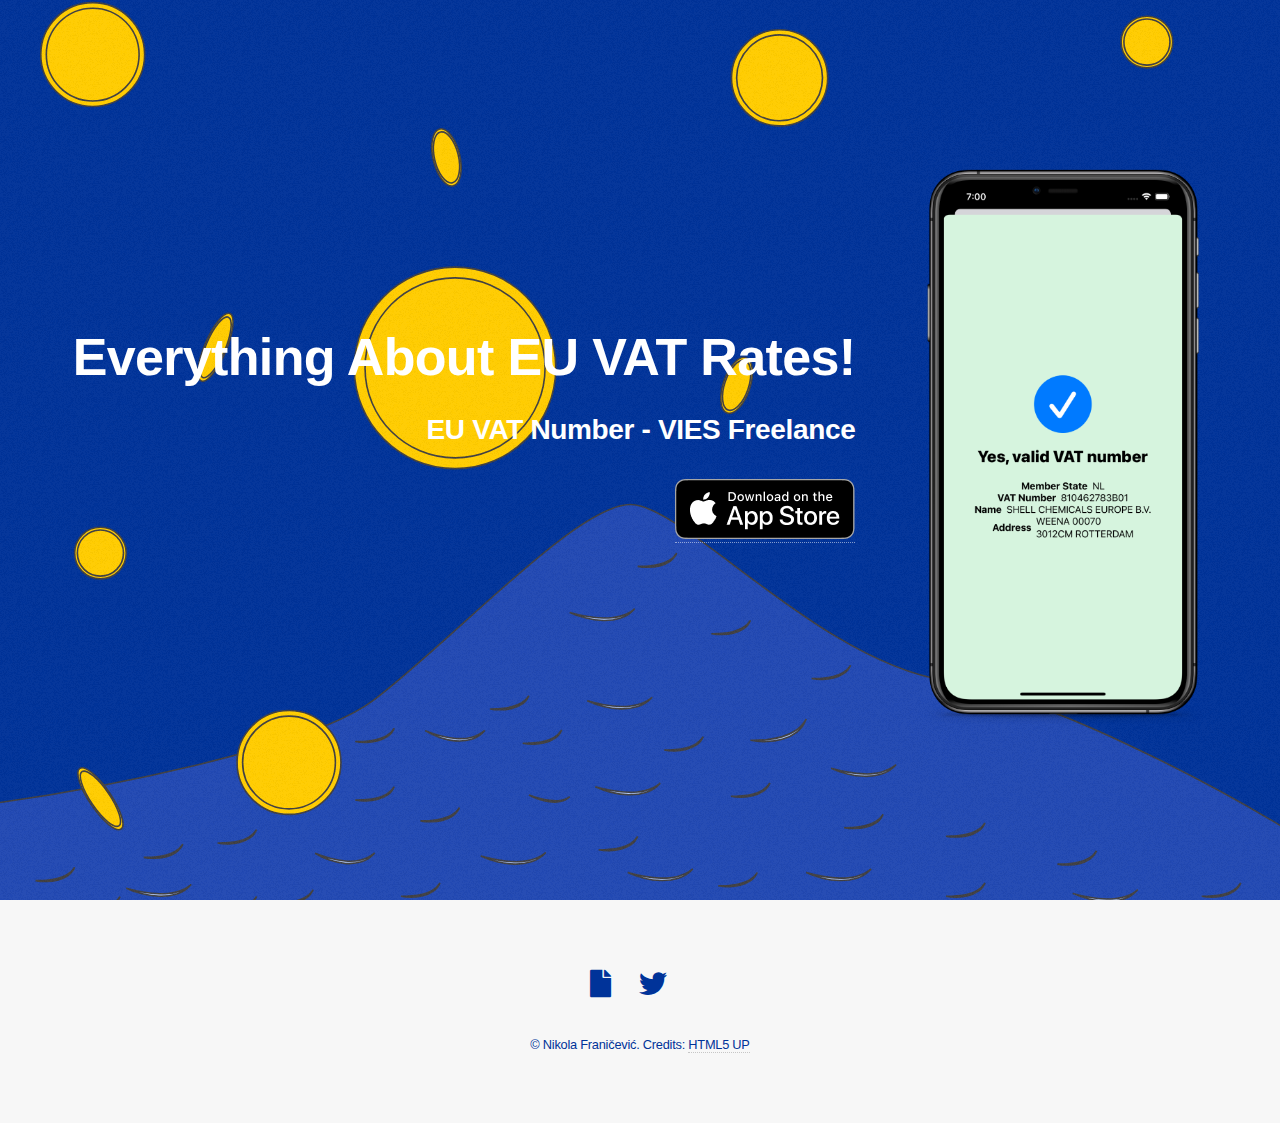
==== index.html @ 5402341c "first commit" ====
<!DOCTYPE HTML>
<!--
	Fractal by HTML5 UP
	html5up.net | @ajlkn
	Free for personal and commercial use under the CCA 3.0 license (html5up.net/license)
-->
<html>
	<head>
		<title>EU VAT Number - VIES Freelance</title>
		<meta charset="utf-8" />
		<meta name="viewport" content="width=device-width, initial-scale=1, user-scalable=no" />
		<link rel="stylesheet" href="assets/css/main.css" />
		<noscript><link rel="stylesheet" href="assets/css/noscript.css" /></noscript>
	</head>
	<body class="is-preload">

		<!-- Header -->
			<header id="header">
				<div class="content">
					<h1><a>Everything About EU VAT Rates!</a></h1>
					<h2>EU VAT Number - VIES Freelance‬</h2>
					<ul class="actions">
						<li><a href="" class="moje"><img src="images/download.png"></a></li>
					</ul>
				</div>
				<div class="image phone"><div class="inner"><img src="images/header.png" alt="" /></div></div>
			</header>

		<!-- One
			<section id="one" class="wrapper style2 special">
				<header class="major">
					<h2>Explore more than 75000 quotes, which<br />
					you can only discover randomly!</h2>
				</header>
				<ul class="icons major">
					<li><span class="icon solid fa-dice"><span class="label">Process</span></span></li>
</svg><svg width="100" height="100" viewBox="0 0 24 24" fill="none" xmlns="http://www.w3.org/2000/svg" data-reactroot="">
<path stroke-linejoin="round" stroke-linecap="round" stroke-miterlimit="10" stroke-width="0" stroke="#221b38" fill="#C4B6FF" d="M18 22L12 16L6 22V3C6 2.45 6.45 2 7 2H17C17.55 2 18 2.45 18 3V22Z" transform="translate(2,2)"></path><path stroke-linejoin="round" stroke-linecap="round" stroke-miterlimit="10" stroke-width="1" stroke="#221b38" fill="none" d="M18 22L12 16L6 22V3C6 2.45 6.45 2 7 2H17C17.55 2 18 2.45 18 3V22Z"></path>
</svg>
<svg width="100" height="100" viewBox="0 0 24 24" fill="none" xmlns="http://www.w3.org/2000/svg" data-reactroot="">
<path fill="#7D55FF" d="M18 7H20L22 13H15.5V16H8.5V13H2L4 7H6" undefined="0.5"></path>
<path stroke-linejoin="round" stroke-miterlimit="10" stroke-width="0.5" stroke="#221b38" d="M18 7H20L22 13H15.5V16H8.5V13H2L4 7H6"></path>
<path stroke-linejoin="round" stroke-linecap="round" stroke-miterlimit="10" stroke-width="0.5" stroke="#221b38" fill="#C4B6FF" d="M15.5 13V16H8.5V13H2L4 21H20L22 13H15.5Z"></path>
<path stroke-linejoin="round" stroke-linecap="round" stroke-width="0.5" stroke="#221b38" d="M12 11V3"></path>
<path stroke-linejoin="round" stroke-linecap="round" stroke-width="0.5" stroke="#221b38" d="M15 6L12 3L9 6"></path>
</svg>
<svg width="100" height="100" viewBox="0 0 24 24" fill="none" xmlns="http://www.w3.org/2000/svg" data-reactroot="">
<path stroke-linejoin="round" stroke-linecap="round" stroke-width="0.5" stroke="#221b38" fill="#C4B6FF" d="M19 22H5C3.34 22 2 20.66 2 19V5C2 3.34 3.34 2 5 2H19C20.66 2 22 3.34 22 5V19C22 20.66 20.66 22 19 22Z"></path>
<path stroke-linejoin="round" stroke-linecap="round" stroke-width="0.5" stroke="#221b38" d="M12 6V18"></path>
<path stroke-linejoin="round" stroke-linecap="round" stroke-width="0.5" stroke="#221b38" d="M6 12L12 6L18 12"></path>
</svg>

-->
  <!--
				</ul>
			</section>
		-->

		<!-- Two
			<section id="two" class="wrapper">
				<div class="inner alt">
					<section>
						<div class="image"><img src="images/header.png" alt="" /></div>
					</section>
					<section>
						<div class="image left"><img src="images/widget.jpg" alt="" /></div>
						<div class="image right"><img src="images/save.jpg" alt="" /></div>
						<div class="image right"><img src="images/watch.jpg" alt="" /></div>
					</section>
						<div class="content">
					<section class="spotlight">
						<div class="content">
							<h3>Reviews</h3>
							<p>I love the random quote generator. Because of its beautiful and relaxing animations, I use it every day. That is a great anxiety relief!</p>
						</div>
					</section>
					<section class="special">
						<ul class="icons labeled">
							<li><span class="icon solid fa-camera-retro"><span class="label">Ipsum lorem accumsan</span></span></li>
							<li><span class="icon solid fa-sync"><span class="label">Sed vehicula elementum</span></span></li>
							<li><span class="icon solid fa-cloud"><span class="label">Elit fusce consequat</span></span></li>
							<li><span class="icon solid fa-code"><span class="label">Lorem nullam tempus</span></span></li>
							<li><span class="icon solid fa-desktop"><span class="label">Adipiscing amet sapien</span></span></li>
						</ul>
					</section>
				</div>
			</section>

			-->

		<!-- Three
			<section id="three" class="wrapper style2 special">
				<header class="major">
					<h2>Magna leo sapien gravida</h2>
					<p>Gravida at leo elementum elit fusce accumsan dui libero, quis vehicula<br />
					lectus ultricies eu. In convallis amet leo sapien iaculis efficitur.</p>
				</header>
				<ul class="actions special">
					<li><a href="#" class="button primary icon solid fa-download">Download</a></li>
					<li><a href="#" class="button">Learn More</a></li>
				</ul>
			</section>
		-->
		<!-- Four -->
		<!--
			<section id="four" class="wrapper">
				<div class="inner">

					<header class="major">
						<h2>Elements</h2>
					</header>

					<section>
						<h4>Text</h4>
						<p>This is <b>bold</b> and this is <strong>strong</strong>. This is <i>italic</i> and this is <em>emphasized</em>.
						This is <sup>superscript</sup> text and this is <sub>subscript</sub> text.
						This is <u>underlined</u> and this is code: <code>for (;;) { ... }</code>. Finally, <a href="#">this is a link</a>.</p>
						<hr />
						<header>
							<h4>Heading with a Subtitle</h4>
							<p>Lorem ipsum dolor sit amet nullam id egestas urna aliquam</p>
						</header>
						<p>Nunc lacinia ante nunc ac lobortis. Interdum adipiscing gravida odio porttitor sem non mi integer non faucibus ornare mi ut ante amet placerat aliquet. Volutpat eu sed ante lacinia sapien lorem accumsan varius montes viverra nibh in adipiscing blandit tempus accumsan.</p>
						<header>
							<h5>Heading with a Subtitle</h5>
							<p>Lorem ipsum dolor sit amet nullam id egestas urna aliquam</p>
						</header>
						<p>Nunc lacinia ante nunc ac lobortis. Interdum adipiscing gravida odio porttitor sem non mi integer non faucibus ornare mi ut ante amet placerat aliquet. Volutpat eu sed ante lacinia sapien lorem accumsan varius montes viverra nibh in adipiscing blandit tempus accumsan.</p>
						<hr />
						<h2>Heading Level 2</h2>
						<h3>Heading Level 3</h3>
						<h4>Heading Level 4</h4>
						<h5>Heading Level 5</h5>
						<h6>Heading Level 6</h6>
						<hr />
						<h5>Blockquote</h5>
						<blockquote>Fringilla nisl. Donec accumsan interdum nisi, quis tincidunt felis sagittis eget tempus euismod. Vestibulum ante ipsum primis in faucibus vestibulum. Blandit adipiscing eu felis iaculis volutpat ac adipiscing accumsan faucibus. Vestibulum ante ipsum primis in faucibus lorem ipsum dolor sit amet nullam adipiscing eu felis.</blockquote>
						<h5>Preformatted</h5>
						<pre><code>i = 0;

while (!deck.isInOrder()) {
  print 'Iteration ' + i;
  deck.shuffle();
  i++;
}

print 'It took ' + i + ' iterations to sort the deck.';</code></pre>
					</section>

					<section>
						<h4>Lists</h4>
						<div class="row">
							<div class="col-6 col-12-medium">
								<h5>Unordered</h5>
								<ul>
									<li>Dolor pulvinar etiam.</li>
									<li>Sagittis adipiscing.</li>
									<li>Felis enim feugiat.</li>
								</ul>
								<h5>Alternate</h5>
								<ul class="alt">
									<li>Dolor pulvinar etiam.</li>
									<li>Sagittis adipiscing.</li>
									<li>Felis enim feugiat.</li>
								</ul>
							</div>
							<div class="col-6 col-12-medium">
								<h5>Ordered</h5>
								<ol>
									<li>Dolor pulvinar etiam.</li>
									<li>Etiam vel felis viverra.</li>
									<li>Felis enim feugiat.</li>
									<li>Dolor pulvinar etiam.</li>
									<li>Etiam vel felis lorem.</li>
									<li>Felis enim et feugiat.</li>
								</ol>
								<h5>Icons</h5>
								<ul class="icons">
									<li><a href="#" class="icon brands fa-twitter"><span class="label">Twitter</span></a></li>
									<li><a href="#" class="icon brands fa-facebook-f"><span class="label">Facebook</span></a></li>
									<li><a href="#" class="icon brands fa-instagram"><span class="label">Instagram</span></a></li>
									<li><a href="#" class="icon brands fa-github"><span class="label">Github</span></a></li>
								</ul>
							</div>
						</div>
						<h5>Actions</h5>
						<div class="row">
							<div class="col-6 col-12-medium">
								<ul class="actions">
									<li><a href="#" class="button primary">Default</a></li>
									<li><a href="#" class="button">Default</a></li>
								</ul>
								<ul class="actions small">
									<li><a href="#" class="button primary small">Small</a></li>
									<li><a href="#" class="button small">Small</a></li>
								</ul>
								<ul class="actions stacked">
									<li><a href="#" class="button primary">Default</a></li>
									<li><a href="#" class="button">Default</a></li>
								</ul>
								<ul class="actions stacked">
									<li><a href="#" class="button primary small">Small</a></li>
									<li><a href="#" class="button small">Small</a></li>
								</ul>
							</div>
							<div class="col-6 col-12-medium">
								<ul class="actions stacked">
									<li><a href="#" class="button primary fit">Default</a></li>
									<li><a href="#" class="button fit">Default</a></li>
								</ul>
								<ul class="actions stacked">
									<li><a href="#" class="button primary small fit">Small</a></li>
									<li><a href="#" class="button small fit">Small</a></li>
								</ul>
							</div>
						</div>
					</section>

					<section>
						<h4>Table</h4>
						<h5>Default</h5>
						<div class="table-wrapper">
							<table>
								<thead>
									<tr>
										<th>Name</th>
										<th>Description</th>
										<th>Price</th>
									</tr>
								</thead>
								<tbody>
									<tr>
										<td>Item One</td>
										<td>Ante turpis integer aliquet porttitor.</td>
										<td>29.99</td>
									</tr>
									<tr>
										<td>Item Two</td>
										<td>Vis ac commodo adipiscing arcu aliquet.</td>
										<td>19.99</td>
									</tr>
									<tr>
										<td>Item Three</td>
										<td> Morbi faucibus arcu accumsan lorem.</td>
										<td>29.99</td>
									</tr>
									<tr>
										<td>Item Four</td>
										<td>Vitae integer tempus condimentum.</td>
										<td>19.99</td>
									</tr>
									<tr>
										<td>Item Five</td>
										<td>Ante turpis integer aliquet porttitor.</td>
										<td>29.99</td>
									</tr>
								</tbody>
								<tfoot>
									<tr>
										<td colspan="2"></td>
										<td>100.00</td>
									</tr>
								</tfoot>
							</table>
						</div>

						<h5>Alternate</h5>
						<div class="table-wrapper">
							<table class="alt">
								<thead>
									<tr>
										<th>Name</th>
										<th>Description</th>
										<th>Price</th>
									</tr>
								</thead>
								<tbody>
									<tr>
										<td>Item One</td>
										<td>Ante turpis integer aliquet porttitor.</td>
										<td>29.99</td>
									</tr>
									<tr>
										<td>Item Two</td>
										<td>Vis ac commodo adipiscing arcu aliquet.</td>
										<td>19.99</td>
									</tr>
									<tr>
										<td>Item Three</td>
										<td> Morbi faucibus arcu accumsan lorem.</td>
										<td>29.99</td>
									</tr>
									<tr>
										<td>Item Four</td>
										<td>Vitae integer tempus condimentum.</td>
										<td>19.99</td>
									</tr>
									<tr>
										<td>Item Five</td>
										<td>Ante turpis integer aliquet porttitor.</td>
										<td>29.99</td>
									</tr>
								</tbody>
								<tfoot>
									<tr>
										<td colspan="2"></td>
										<td>100.00</td>
									</tr>
								</tfoot>
							</table>
						</div>
					</section>

					<section>
						<h4>Buttons</h4>
						<ul class="actions">
							<li><a href="#" class="button primary">Primary</a></li>
							<li><a href="#" class="button">Default</a></li>
						</ul>
						<ul class="actions">
							<li><a href="#" class="button large">Large</a></li>
							<li><a href="#" class="button">Default</a></li>
							<li><a href="#" class="button small">Small</a></li>
						</ul>
						<ul class="actions fit">
							<li><a href="#" class="button fit">Fit</a></li>
							<li><a href="#" class="button primary fit">Fit</a></li>
							<li><a href="#" class="button fit">Fit</a></li>
						</ul>
						<ul class="actions fit small">
							<li><a href="#" class="button primary fit small">Fit + Small</a></li>
							<li><a href="#" class="button fit small">Fit + Small</a></li>
							<li><a href="#" class="button primary fit small">Fit + Small</a></li>
						</ul>
						<ul class="actions">
							<li><a href="#" class="button primary icon solid fa-download">Icon</a></li>
							<li><a href="#" class="button icon solid fa-download">Icon</a></li>
						</ul>
						<ul class="actions">
							<li><span class="button primary disabled">Disabled</span></li>
							<li><span class="button disabled">Disabled</span></li>
						</ul>
					</section>

					<section>
						<h4>Form</h4>
						<form method="post" action="#">
							<div class="row gtr-uniform">
								<div class="col-6 col-12-xsmall">
									<input type="text" name="demo-name" id="demo-name" value="" placeholder="Name" />
								</div>
								<div class="col-6 col-12-xsmall">
									<input type="email" name="demo-email" id="demo-email" value="" placeholder="Email" />
								</div>
								<div class="col-12">
									<select name="demo-category" id="demo-category">
										<option value="">- Category -</option>
										<option value="1">Manufacturing</option>
										<option value="1">Shipping</option>
										<option value="1">Administration</option>
										<option value="1">Human Resources</option>
									</select>
								</div>
								<div class="col-4 col-12-small">
									<input type="radio" id="demo-priority-low" name="demo-priority" checked>
									<label for="demo-priority-low">Low</label>
								</div>
								<div class="col-4 col-12-small">
									<input type="radio" id="demo-priority-normal" name="demo-priority">
									<label for="demo-priority-normal">Normal</label>
								</div>
								<div class="col-4 col-12-small">
									<input type="radio" id="demo-priority-high" name="demo-priority">
									<label for="demo-priority-high">High</label>
								</div>
								<div class="col-6 col-12-small">
									<input type="checkbox" id="demo-copy" name="demo-copy">
									<label for="demo-copy">Email me a copy</label>
								</div>
								<div class="col-6 col-12-small">
									<input type="checkbox" id="demo-human" name="demo-human" checked>
									<label for="demo-human">Not a robot</label>
								</div>
								<div class="col-12">
									<textarea name="demo-message" id="demo-message" placeholder="Enter your message" rows="6"></textarea>
								</div>
								<div class="col-12">
									<ul class="actions">
										<li><input type="submit" value="Send Message" class="primary" /></li>
										<li><input type="reset" value="Reset" /></li>
									</ul>
								</div>
							</div>
						</form>
					</section>

					<section>
						<h4>Image</h4>
						<h5>Fit</h5>
						<div class="box alt">
							<div class="row gtr-uniform">
								<div class="col-12"><span class="image fit"><img src="images/pic04.jpg" alt="" /></span></div>
								<div class="col-4"><span class="image fit"><img src="images/pic01.jpg" alt="" /></span></div>
								<div class="col-4"><span class="image fit"><img src="images/pic02.jpg" alt="" /></span></div>
								<div class="col-4"><span class="image fit"><img src="images/pic03.jpg" alt="" /></span></div>
								<div class="col-4"><span class="image fit"><img src="images/pic02.jpg" alt="" /></span></div>
								<div class="col-4"><span class="image fit"><img src="images/pic03.jpg" alt="" /></span></div>
								<div class="col-4"><span class="image fit"><img src="images/pic01.jpg" alt="" /></span></div>
								<div class="col-4"><span class="image fit"><img src="images/pic03.jpg" alt="" /></span></div>
								<div class="col-4"><span class="image fit"><img src="images/pic01.jpg" alt="" /></span></div>
								<div class="col-4"><span class="image fit"><img src="images/pic02.jpg" alt="" /></span></div>
							</div>
						</div>
						<h5>Left &amp; Right</h5>
						<p><span class="image left"><img src="images/pic05.jpg" alt="" /></span>Fringilla nisl. Donec accumsan interdum nisi, quis tincidunt felis sagittis eget. tempus euismod. Vestibulum ante ipsum primis in faucibus vestibulum. Blandit adipiscing eu felis iaculis volutpat ac adipiscing accumsan eu faucibus. Integer ac pellentesque praesent tincidunt felis sagittis eget. tempus euismod. Vestibulum ante ipsum primis in faucibus vestibulum. Blandit adipiscing eu felis iaculis volutpat ac adipiscing accumsan eu faucibus. Integer ac pellentesque praesent. Donec accumsan interdum nisi, quis tincidunt felis sagittis eget. tempus euismod. Vestibulum ante ipsum primis in faucibus vestibulum. Blandit adipiscing eu felis iaculis volutpat ac adipiscing accumsan eu faucibus. Integer ac pellentesque praesent tincidunt felis sagittis eget. tempus euismod. Vestibulum ante ipsum primis in faucibus vestibulum. Blandit adipiscing eu felis iaculis volutpat ac adipiscing accumsan eu faucibus. Integer ac pellentesque praesent. Blandit adipiscing eu felis iaculis volutpat ac adipiscing accumsan eu faucibus. Integer ac pellentesque praesent tincidunt felis sagittis eget. tempus euismod. Vestibulum ante ipsum primis in faucibus vestibulum. Blandit adipiscing eu felis iaculis volutpat ac adipiscing accumsan eu faucibus. Integer ac pellentesque praesent.</p>
						<p><span class="image right"><img src="images/pic05.jpg" alt="" /></span>Fringilla nisl. Donec accumsan interdum nisi, quis tincidunt felis sagittis eget. tempus euismod. Vestibulum ante ipsum primis in faucibus vestibulum. Blandit adipiscing eu felis iaculis volutpat ac adipiscing accumsan eu faucibus. Integer ac pellentesque praesent tincidunt felis sagittis eget. tempus euismod. Vestibulum ante ipsum primis in faucibus vestibulum. Blandit adipiscing eu felis iaculis volutpat ac adipiscing accumsan eu faucibus. Integer ac pellentesque praesent. Donec accumsan interdum nisi, quis tincidunt felis sagittis eget. tempus euismod. Vestibulum ante ipsum primis in faucibus vestibulum. Blandit adipiscing eu felis iaculis volutpat ac adipiscing accumsan eu faucibus. Integer ac pellentesque praesent tincidunt felis sagittis eget. tempus euismod. Vestibulum ante ipsum primis in faucibus vestibulum. Blandit adipiscing eu felis iaculis volutpat ac adipiscing accumsan eu faucibus. Integer ac pellentesque praesent. Blandit adipiscing eu felis iaculis volutpat ac adipiscing accumsan eu faucibus. Integer ac pellentesque praesent tincidunt felis sagittis eget. tempus euismod. Vestibulum ante ipsum primis in faucibus vestibulum. Blandit adipiscing eu felis iaculis volutpat ac adipiscing accumsan eu faucibus. Integer ac pellentesque praesent.</p>
					</section>

				</div>
			</section>
		-->

		<!-- Footer -->
			<footer id="footer">
				<ul class="icons">
					<li><a href="privacy.html" class="icon solid fa-file"><span class="label">Privacy Policy</span></a></li>
					<li><a href="https://twitter.com/FranicevicNiko" class="icon brands fa-twitter"><span class="label">Twitter</span></a></li>
					<script data-name="BMC-Widget" data-cfasync="false" src="https://cdnjs.buymeacoffee.com/1.0.0/widget.prod.min.js" data-id="FranicevicNiko" data-description="Support me on Buy me a coffee!" data-message="" data-color="#FFDD00" data-position="Right" data-x_margin="18" data-y_margin="18"></script>
				</ul>
				<p class="copyright">&copy; Nikola Franičević. Credits: <a href="http://html5up.net">HTML5 UP</a></p>
			</footer>

		<!-- Scripts -->
			<script src="assets/js/jquery.min.js"></script>
			<script src="assets/js/jquery.scrolly.min.js"></script>
			<script src="assets/js/browser.min.js"></script>
			<script src="assets/js/breakpoints.min.js"></script>
			<script src="assets/js/util.js"></script>
			<script src="assets/js/main.js"></script>

	</body>
</html>
---- assets/css/main.css ----
@import url(fontawesome-all.min.css);

/*
	Fractal by HTML5 UP
	html5up.net | @ajlkn
	Free for personal and commercial use under the CCA 3.0 license (html5up.net/license)
*/

html, body, div, span, applet, object,
iframe, h1, h2, h3, h4, h5, h6, p, blockquote,
pre, a, abbr, acronym, address, big, cite,
code, del, dfn, em, img, ins, kbd, q, s, samp,
small, strike, strong, sub, sup, tt, var, b,
u, i, center, dl, dt, dd, ol, ul, li, fieldset,
form, label, legend, table, caption, tbody,
tfoot, thead, tr, th, td, article, aside,
canvas, details, embed, figure, figcaption,
footer, header, hgroup, menu, nav, output, ruby,
section, summary, time, mark, audio, video {
	margin: 0;
	padding: 0;
	border: 0;
	font-size: 100%;
	font: inherit;
	vertical-align: baseline;
}

article, aside, details, figcaption, figure,
footer, header, hgroup, menu, nav, section {
	display: block;}

body {
	line-height: 1;
}

ol, ul {
	list-style: none;
}

blockquote, q {
	quotes: none;
}

	blockquote:before, blockquote:after, q:before, q:after {
		content: '';
		content: none;
	}

table {
	border-collapse: collapse;
	border-spacing: 0;
}

body {
	-webkit-text-size-adjust: none;
}

mark {
	background-color: transparent;
	color: inherit;
}

input::-moz-focus-inner {
	border: 0;
	padding: 0;
}

input, select, textarea {
	-moz-appearance: none;
	-webkit-appearance: none;
	-ms-appearance: none;
	appearance: none;
}

/* Basic */

	@-ms-viewport {
		width: device-width;
	}

	body {
		-ms-overflow-style: scrollbar;
	}

	@media screen and (max-width: 360px) {

		html, body {
			min-width: 320px;
		}

	}

	html {
		box-sizing: border-box;
	}

	*, *:before, *:after {
		box-sizing: inherit;
	}

	body {
		background: #ffffff;
	}

		body.is-preload *, body.is-preload *:before, body.is-preload *:after {
			-moz-animation: none !important;
			-webkit-animation: none !important;
			-ms-animation: none !important;
			animation: none !important;
			-moz-transition: none !important;
			-webkit-transition: none !important;
			-ms-transition: none !important;
			transition: none !important;
		}

/* Type */

	body {
		color: #999999;
	}

	html, input, select, textarea {
		font-size: 16pt;
	}

		@media screen and (max-width: 1680px) {

			html, input, select, textarea {
				font-size: 13pt;
			}

		}

		@media screen and (max-width: 1280px) {

			html, input, select, textarea {
				font-size: 12pt;
			}

		}

		@media screen and (max-width: 360px) {

			html, input, select, textarea {
				font-size: 11pt;
			}

		}

	body, input, select, textarea {
		font-family: Arial, Helvetica, sans-serif;
		font-weight: normal;
		line-height: 1.5em;
		letter-spacing: -0.015em;
	}

	a {
		-moz-transition: color 0.2s ease-in-out, border-bottom-color 0.2s ease-in-out;
		-webkit-transition: color 0.2s ease-in-out, border-bottom-color 0.2s ease-in-out;
		-ms-transition: color 0.2s ease-in-out, border-bottom-color 0.2s ease-in-out;
		transition: color 0.2s ease-in-out, border-bottom-color 0.2s ease-in-out;
		text-decoration: none;
		border-bottom: dotted 1px;
	}

		a:hover {
			border-bottom-color: transparent !important;
		}

	strong, b {
		font-weight: bold;
	}

	em, i {
		font-style: italic;
	}

	p {
		margin: 0 0 2em 0;
	}

	h1, h2, h3, h4, h5, h6 {
		font-weight: normal;
		line-height: 1em;
		margin: 0 0 1em 0;
		letter-spacing: -0.0125em;
	}

		h1 a, h2 a, h3 a, h4 a, h5 a, h6 a {
			color: inherit;
			text-decoration: none;
			border-bottom: none;
		}

		@media screen and (max-width: 980px) {

			h1 br, h2 br, h3 br, h4 br, h5 br, h6 br {
				display: none;
			}

		}

	h2 {
		font-size: 1.75em;
		line-height: 1.5em;
	}

	h3 {
		font-size: 1.5em;
		line-height: 1.5em;
	}

	h4 {
		font-size: 1.1em;
		line-height: 1.5em;
	}

	h5 {
		font-size: 0.9em;
		line-height: 1.5em;
	}

	h6 {
		font-size: 0.7em;
		line-height: 1.5em;
	}

	@media screen and (max-width: 736px) {

		h2 {
			font-size: 1.25em;
		}

		h3 {
			font-size: 1.2em;
		}

		h4 {
			font-size: 1em;
		}

	}

	sub {
		font-size: 0.8em;
		position: relative;
		top: 0.5em;
	}

	sup {
		font-size: 0.8em;
		position: relative;
		top: -0.5em;
	}

	blockquote {
		border-left-style: solid;
		border-left-width: 4px;
		font-style: italic;
		margin: 0 0 2em 0;
		padding: 0.5em 0 0.5em 2em;
	}

	code {
		border-radius: 6px;
		border-style: solid;
		border-width: 1px;
		font-family: "Courier New", monospace;
		font-size: 0.9em;
		margin: 0 0.25em;
		padding: 0.25em 0.65em;
	}

	pre {
		-webkit-overflow-scrolling: touch;
		font-family: "Courier New", monospace;
		font-size: 0.9em;
		margin: 0 0 2em 0;
	}

		pre code {
			display: block;
			line-height: 1.75em;
			padding: 1em 1.5em;
			overflow-x: auto;
		}

	hr {
		border: 0;
		border-bottom-style: solid;
		border-bottom-width: 1px;
		margin: 2em 0;
	}

		hr.major {
			margin: 3em 0;
		}

	.align-left {
		text-align: left;
	}

	.align-center {
		text-align: center;
	}

	.align-right {
		text-align: right;
	}

	input, select, textarea {
		color: #999999;
	}

	a {
		color: inherit;
		border-bottom-color: #d6d6d6;
	}

		a:hover {
			color: #4696e5;
		}

	strong, b {
		color: #828282;
	}

	h1, h2, h3, h4, h5, h6 {
		color: #828282;
	}

	blockquote {
		border-left-color: #e6e6e6;
	}

	code {
		background: rgba(144, 144, 144, 0.075);
		border-color: #e6e6e6;
	}

	hr {
		border-bottom-color: #e6e6e6;
	}

/* Row */

	.row {
		display: flex;
		flex-wrap: wrap;
		box-sizing: border-box;
		align-items: stretch;
	}

		.row > * {
			box-sizing: border-box;
		}

		.row.gtr-uniform > * > :last-child {
			margin-bottom: 0;
		}

		.row.aln-left {
			justify-content: flex-start;
		}

		.row.aln-center {
			justify-content: center;
		}

		.row.aln-right {
			justify-content: flex-end;
		}

		.row.aln-top {
			align-items: flex-start;
		}

		.row.aln-middle {
			align-items: center;
		}

		.row.aln-bottom {
			align-items: flex-end;
		}

		.row > .imp {
			order: -1;
		}

		.row > .col-1 {
			width: 8.33333%;
		}

		.row > .off-1 {
			margin-left: 8.33333%;
		}

		.row > .col-2 {
			width: 16.66667%;
		}

		.row > .off-2 {
			margin-left: 16.66667%;
		}

		.row > .col-3 {
			width: 25%;
		}

		.row > .off-3 {
			margin-left: 25%;
		}

		.row > .col-4 {
			width: 33.33333%;
		}

		.row > .off-4 {
			margin-left: 33.33333%;
		}

		.row > .col-5 {
			width: 41.66667%;
		}

		.row > .off-5 {
			margin-left: 41.66667%;
		}

		.row > .col-6 {
			width: 50%;
		}

		.row > .off-6 {
			margin-left: 50%;
		}

		.row > .col-7 {
			width: 58.33333%;
		}

		.row > .off-7 {
			margin-left: 58.33333%;
		}

		.row > .col-8 {
			width: 66.66667%;
		}

		.row > .off-8 {
			margin-left: 66.66667%;
		}

		.row > .col-9 {
			width: 75%;
		}

		.row > .off-9 {
			margin-left: 75%;
		}

		.row > .col-10 {
			width: 83.33333%;
		}

		.row > .off-10 {
			margin-left: 83.33333%;
		}

		.row > .col-11 {
			width: 91.66667%;
		}

		.row > .off-11 {
			margin-left: 91.66667%;
		}

		.row > .col-12 {
			width: 100%;
		}

		.row > .off-12 {
			margin-left: 100%;
		}

		.row.gtr-0 {
			margin-top: 0;
			margin-left: 0em;
		}

			.row.gtr-0 > * {
				padding: 0 0 0 0em;
			}

			.row.gtr-0.gtr-uniform {
				margin-top: 0em;
			}

				.row.gtr-0.gtr-uniform > * {
					padding-top: 0em;
				}

		.row.gtr-25 {
			margin-top: 0;
			margin-left: -0.375em;
		}

			.row.gtr-25 > * {
				padding: 0 0 0 0.375em;
			}

			.row.gtr-25.gtr-uniform {
				margin-top: -0.375em;
			}

				.row.gtr-25.gtr-uniform > * {
					padding-top: 0.375em;
				}

		.row.gtr-50 {
			margin-top: 0;
			margin-left: -0.75em;
		}

			.row.gtr-50 > * {
				padding: 0 0 0 0.75em;
			}

			.row.gtr-50.gtr-uniform {
				margin-top: -0.75em;
			}

				.row.gtr-50.gtr-uniform > * {
					padding-top: 0.75em;
				}

		.row {
			margin-top: 0;
			margin-left: -1.5em;
		}

			.row > * {
				padding: 0 0 0 1.5em;
			}

			.row.gtr-uniform {
				margin-top: -1.5em;
			}

				.row.gtr-uniform > * {
					padding-top: 1.5em;
				}

		.row.gtr-150 {
			margin-top: 0;
			margin-left: -2.25em;
		}

			.row.gtr-150 > * {
				padding: 0 0 0 2.25em;
			}

			.row.gtr-150.gtr-uniform {
				margin-top: -2.25em;
			}

				.row.gtr-150.gtr-uniform > * {
					padding-top: 2.25em;
				}

		.row.gtr-200 {
			margin-top: 0;
			margin-left: -3em;
		}

			.row.gtr-200 > * {
				padding: 0 0 0 3em;
			}

			.row.gtr-200.gtr-uniform {
				margin-top: -3em;
			}

				.row.gtr-200.gtr-uniform > * {
					padding-top: 3em;
				}

		@media screen and (max-width: 1680px) {

			.row {
				display: flex;
				flex-wrap: wrap;
				box-sizing: border-box;
				align-items: stretch;
			}

				.row > * {
					box-sizing: border-box;
				}

				.row.gtr-uniform > * > :last-child {
					margin-bottom: 0;
				}

				.row.aln-left {
					justify-content: flex-start;
				}

				.row.aln-center {
					justify-content: center;
				}

				.row.aln-right {
					justify-content: flex-end;
				}

				.row.aln-top {
					align-items: flex-start;
				}

				.row.aln-middle {
					align-items: center;
				}

				.row.aln-bottom {
					align-items: flex-end;
				}

				.row > .imp-xlarge {
					order: -1;
				}

				.row > .col-1-xlarge {
					width: 8.33333%;
				}

				.row > .off-1-xlarge {
					margin-left: 8.33333%;
				}

				.row > .col-2-xlarge {
					width: 16.66667%;
				}

				.row > .off-2-xlarge {
					margin-left: 16.66667%;
				}

				.row > .col-3-xlarge {
					width: 25%;
				}

				.row > .off-3-xlarge {
					margin-left: 25%;
				}

				.row > .col-4-xlarge {
					width: 33.33333%;
				}

				.row > .off-4-xlarge {
					margin-left: 33.33333%;
				}

				.row > .col-5-xlarge {
					width: 41.66667%;
				}

				.row > .off-5-xlarge {
					margin-left: 41.66667%;
				}

				.row > .col-6-xlarge {
					width: 50%;
				}

				.row > .off-6-xlarge {
					margin-left: 50%;
				}

				.row > .col-7-xlarge {
					width: 58.33333%;
				}

				.row > .off-7-xlarge {
					margin-left: 58.33333%;
				}

				.row > .col-8-xlarge {
					width: 66.66667%;
				}

				.row > .off-8-xlarge {
					margin-left: 66.66667%;
				}

				.row > .col-9-xlarge {
					width: 75%;
				}

				.row > .off-9-xlarge {
					margin-left: 75%;
				}

				.row > .col-10-xlarge {
					width: 83.33333%;
				}

				.row > .off-10-xlarge {
					margin-left: 83.33333%;
				}

				.row > .col-11-xlarge {
					width: 91.66667%;
				}

				.row > .off-11-xlarge {
					margin-left: 91.66667%;
				}

				.row > .col-12-xlarge {
					width: 100%;
				}

				.row > .off-12-xlarge {
					margin-left: 100%;
				}

				.row.gtr-0 {
					margin-top: 0;
					margin-left: 0em;
				}

					.row.gtr-0 > * {
						padding: 0 0 0 0em;
					}

					.row.gtr-0.gtr-uniform {
						margin-top: 0em;
					}

						.row.gtr-0.gtr-uniform > * {
							padding-top: 0em;
						}

				.row.gtr-25 {
					margin-top: 0;
					margin-left: -0.375em;
				}

					.row.gtr-25 > * {
						padding: 0 0 0 0.375em;
					}

					.row.gtr-25.gtr-uniform {
						margin-top: -0.375em;
					}

						.row.gtr-25.gtr-uniform > * {
							padding-top: 0.375em;
						}

				.row.gtr-50 {
					margin-top: 0;
					margin-left: -0.75em;
				}

					.row.gtr-50 > * {
						padding: 0 0 0 0.75em;
					}

					.row.gtr-50.gtr-uniform {
						margin-top: -0.75em;
					}

						.row.gtr-50.gtr-uniform > * {
							padding-top: 0.75em;
						}

				.row {
					margin-top: 0;
					margin-left: -1.5em;
				}

					.row > * {
						padding: 0 0 0 1.5em;
					}

					.row.gtr-uniform {
						margin-top: -1.5em;
					}

						.row.gtr-uniform > * {
							padding-top: 1.5em;
						}

				.row.gtr-150 {
					margin-top: 0;
					margin-left: -2.25em;
				}

					.row.gtr-150 > * {
						padding: 0 0 0 2.25em;
					}

					.row.gtr-150.gtr-uniform {
						margin-top: -2.25em;
					}

						.row.gtr-150.gtr-uniform > * {
							padding-top: 2.25em;
						}

				.row.gtr-200 {
					margin-top: 0;
					margin-left: -3em;
				}

					.row.gtr-200 > * {
						padding: 0 0 0 3em;
					}

					.row.gtr-200.gtr-uniform {
						margin-top: -3em;
					}

						.row.gtr-200.gtr-uniform > * {
							padding-top: 3em;
						}

		}

		@media screen and (max-width: 1280px) {

			.row {
				display: flex;
				flex-wrap: wrap;
				box-sizing: border-box;
				align-items: stretch;
			}

				.row > * {
					box-sizing: border-box;
				}

				.row.gtr-uniform > * > :last-child {
					margin-bottom: 0;
				}

				.row.aln-left {
					justify-content: flex-start;
				}

				.row.aln-center {
					justify-content: center;
				}

				.row.aln-right {
					justify-content: flex-end;
				}

				.row.aln-top {
					align-items: flex-start;
				}

				.row.aln-middle {
					align-items: center;
				}

				.row.aln-bottom {
					align-items: flex-end;
				}

				.row > .imp-large {
					order: -1;
				}

				.row > .col-1-large {
					width: 8.33333%;
				}

				.row > .off-1-large {
					margin-left: 8.33333%;
				}

				.row > .col-2-large {
					width: 16.66667%;
				}

				.row > .off-2-large {
					margin-left: 16.66667%;
				}

				.row > .col-3-large {
					width: 25%;
				}

				.row > .off-3-large {
					margin-left: 25%;
				}

				.row > .col-4-large {
					width: 33.33333%;
				}

				.row > .off-4-large {
					margin-left: 33.33333%;
				}

				.row > .col-5-large {
					width: 41.66667%;
				}

				.row > .off-5-large {
					margin-left: 41.66667%;
				}

				.row > .col-6-large {
					width: 50%;
				}

				.row > .off-6-large {
					margin-left: 50%;
				}

				.row > .col-7-large {
					width: 58.33333%;
				}

				.row > .off-7-large {
					margin-left: 58.33333%;
				}

				.row > .col-8-large {
					width: 66.66667%;
				}

				.row > .off-8-large {
					margin-left: 66.66667%;
				}

				.row > .col-9-large {
					width: 75%;
				}

				.row > .off-9-large {
					margin-left: 75%;
				}

				.row > .col-10-large {
					width: 83.33333%;
				}

				.row > .off-10-large {
					margin-left: 83.33333%;
				}

				.row > .col-11-large {
					width: 91.66667%;
				}

				.row > .off-11-large {
					margin-left: 91.66667%;
				}

				.row > .col-12-large {
					width: 100%;
				}

				.row > .off-12-large {
					margin-left: 100%;
				}

				.row.gtr-0 {
					margin-top: 0;
					margin-left: 0em;
				}

					.row.gtr-0 > * {
						padding: 0 0 0 0em;
					}

					.row.gtr-0.gtr-uniform {
						margin-top: 0em;
					}

						.row.gtr-0.gtr-uniform > * {
							padding-top: 0em;
						}

				.row.gtr-25 {
					margin-top: 0;
					margin-left: -0.375em;
				}

					.row.gtr-25 > * {
						padding: 0 0 0 0.375em;
					}

					.row.gtr-25.gtr-uniform {
						margin-top: -0.375em;
					}

						.row.gtr-25.gtr-uniform > * {
							padding-top: 0.375em;
						}

				.row.gtr-50 {
					margin-top: 0;
					margin-left: -0.75em;
				}

					.row.gtr-50 > * {
						padding: 0 0 0 0.75em;
					}

					.row.gtr-50.gtr-uniform {
						margin-top: -0.75em;
					}

						.row.gtr-50.gtr-uniform > * {
							padding-top: 0.75em;
						}

				.row {
					margin-top: 0;
					margin-left: -1.5em;
				}

					.row > * {
						padding: 0 0 0 1.5em;
					}

					.row.gtr-uniform {
						margin-top: -1.5em;
					}

						.row.gtr-uniform > * {
							padding-top: 1.5em;
						}

				.row.gtr-150 {
					margin-top: 0;
					margin-left: -2.25em;
				}

					.row.gtr-150 > * {
						padding: 0 0 0 2.25em;
					}

					.row.gtr-150.gtr-uniform {
						margin-top: -2.25em;
					}

						.row.gtr-150.gtr-uniform > * {
							padding-top: 2.25em;
						}

				.row.gtr-200 {
					margin-top: 0;
					margin-left: -3em;
				}

					.row.gtr-200 > * {
						padding: 0 0 0 3em;
					}

					.row.gtr-200.gtr-uniform {
						margin-top: -3em;
					}

						.row.gtr-200.gtr-uniform > * {
							padding-top: 3em;
						}

		}

		@media screen and (max-width: 980px) {

			.row {
				display: flex;
				flex-wrap: wrap;
				box-sizing: border-box;
				align-items: stretch;
			}

				.row > * {
					box-sizing: border-box;
				}

				.row.gtr-uniform > * > :last-child {
					margin-bottom: 0;
				}

				.row.aln-left {
					justify-content: flex-start;
				}

				.row.aln-center {
					justify-content: center;
				}

				.row.aln-right {
					justify-content: flex-end;
				}

				.row.aln-top {
					align-items: flex-start;
				}

				.row.aln-middle {
					align-items: center;
				}

				.row.aln-bottom {
					align-items: flex-end;
				}

				.row > .imp-medium {
					order: -1;
				}

				.row > .col-1-medium {
					width: 8.33333%;
				}

				.row > .off-1-medium {
					margin-left: 8.33333%;
				}

				.row > .col-2-medium {
					width: 16.66667%;
				}

				.row > .off-2-medium {
					margin-left: 16.66667%;
				}

				.row > .col-3-medium {
					width: 25%;
				}

				.row > .off-3-medium {
					margin-left: 25%;
				}

				.row > .col-4-medium {
					width: 33.33333%;
				}

				.row > .off-4-medium {
					margin-left: 33.33333%;
				}

				.row > .col-5-medium {
					width: 41.66667%;
				}

				.row > .off-5-medium {
					margin-left: 41.66667%;
				}

				.row > .col-6-medium {
					width: 50%;
				}

				.row > .off-6-medium {
					margin-left: 50%;
				}

				.row > .col-7-medium {
					width: 58.33333%;
				}

				.row > .off-7-medium {
					margin-left: 58.33333%;
				}

				.row > .col-8-medium {
					width: 66.66667%;
				}

				.row > .off-8-medium {
					margin-left: 66.66667%;
				}

				.row > .col-9-medium {
					width: 75%;
				}

				.row > .off-9-medium {
					margin-left: 75%;
				}

				.row > .col-10-medium {
					width: 83.33333%;
				}

				.row > .off-10-medium {
					margin-left: 83.33333%;
				}

				.row > .col-11-medium {
					width: 91.66667%;
				}

				.row > .off-11-medium {
					margin-left: 91.66667%;
				}

				.row > .col-12-medium {
					width: 100%;
				}

				.row > .off-12-medium {
					margin-left: 100%;
				}

				.row.gtr-0 {
					margin-top: 0;
					margin-left: 0em;
				}

					.row.gtr-0 > * {
						padding: 0 0 0 0em;
					}

					.row.gtr-0.gtr-uniform {
						margin-top: 0em;
					}

						.row.gtr-0.gtr-uniform > * {
							padding-top: 0em;
						}

				.row.gtr-25 {
					margin-top: 0;
					margin-left: -0.375em;
				}

					.row.gtr-25 > * {
						padding: 0 0 0 0.375em;
					}

					.row.gtr-25.gtr-uniform {
						margin-top: -0.375em;
					}

						.row.gtr-25.gtr-uniform > * {
							padding-top: 0.375em;
						}

				.row.gtr-50 {
					margin-top: 0;
					margin-left: -0.75em;
				}

					.row.gtr-50 > * {
						padding: 0 0 0 0.75em;
					}

					.row.gtr-50.gtr-uniform {
						margin-top: -0.75em;
					}

						.row.gtr-50.gtr-uniform > * {
							padding-top: 0.75em;
						}

				.row {
					margin-top: 0;
					margin-left: -1.5em;
				}

					.row > * {
						padding: 0 0 0 1.5em;
					}

					.row.gtr-uniform {
						margin-top: -1.5em;
					}

						.row.gtr-uniform > * {
							padding-top: 1.5em;
						}

				.row.gtr-150 {
					margin-top: 0;
					margin-left: -2.25em;
				}

					.row.gtr-150 > * {
						padding: 0 0 0 2.25em;
					}

					.row.gtr-150.gtr-uniform {
						margin-top: -2.25em;
					}

						.row.gtr-150.gtr-uniform > * {
							padding-top: 2.25em;
						}

				.row.gtr-200 {
					margin-top: 0;
					margin-left: -3em;
				}

					.row.gtr-200 > * {
						padding: 0 0 0 3em;
					}

					.row.gtr-200.gtr-uniform {
						margin-top: -3em;
					}

						.row.gtr-200.gtr-uniform > * {
							padding-top: 3em;
						}

		}

		@media screen and (max-width: 736px) {

			.row {
				display: flex;
				flex-wrap: wrap;
				box-sizing: border-box;
				align-items: stretch;
			}

				.row > * {
					box-sizing: border-box;
				}

				.row.gtr-uniform > * > :last-child {
					margin-bottom: 0;
				}

				.row.aln-left {
					justify-content: flex-start;
				}

				.row.aln-center {
					justify-content: center;
				}

				.row.aln-right {
					justify-content: flex-end;
				}

				.row.aln-top {
					align-items: flex-start;
				}

				.row.aln-middle {
					align-items: center;
				}

				.row.aln-bottom {
					align-items: flex-end;
				}

				.row > .imp-small {
					order: -1;
				}

				.row > .col-1-small {
					width: 8.33333%;
				}

				.row > .off-1-small {
					margin-left: 8.33333%;
				}

				.row > .col-2-small {
					width: 16.66667%;
				}

				.row > .off-2-small {
					margin-left: 16.66667%;
				}

				.row > .col-3-small {
					width: 25%;
				}

				.row > .off-3-small {
					margin-left: 25%;
				}

				.row > .col-4-small {
					width: 33.33333%;
				}

				.row > .off-4-small {
					margin-left: 33.33333%;
				}

				.row > .col-5-small {
					width: 41.66667%;
				}

				.row > .off-5-small {
					margin-left: 41.66667%;
				}

				.row > .col-6-small {
					width: 50%;
				}

				.row > .off-6-small {
					margin-left: 50%;
				}

				.row > .col-7-small {
					width: 58.33333%;
				}

				.row > .off-7-small {
					margin-left: 58.33333%;
				}

				.row > .col-8-small {
					width: 66.66667%;
				}

				.row > .off-8-small {
					margin-left: 66.66667%;
				}

				.row > .col-9-small {
					width: 75%;
				}

				.row > .off-9-small {
					margin-left: 75%;
				}

				.row > .col-10-small {
					width: 83.33333%;
				}

				.row > .off-10-small {
					margin-left: 83.33333%;
				}

				.row > .col-11-small {
					width: 91.66667%;
				}

				.row > .off-11-small {
					margin-left: 91.66667%;
				}

				.row > .col-12-small {
					width: 100%;
				}

				.row > .off-12-small {
					margin-left: 100%;
				}

				.row.gtr-0 {
					margin-top: 0;
					margin-left: 0em;
				}

					.row.gtr-0 > * {
						padding: 0 0 0 0em;
					}

					.row.gtr-0.gtr-uniform {
						margin-top: 0em;
					}

						.row.gtr-0.gtr-uniform > * {
							padding-top: 0em;
						}

				.row.gtr-25 {
					margin-top: 0;
					margin-left: -0.375em;
				}

					.row.gtr-25 > * {
						padding: 0 0 0 0.375em;
					}

					.row.gtr-25.gtr-uniform {
						margin-top: -0.375em;
					}

						.row.gtr-25.gtr-uniform > * {
							padding-top: 0.375em;
						}

				.row.gtr-50 {
					margin-top: 0;
					margin-left: -0.75em;
				}

					.row.gtr-50 > * {
						padding: 0 0 0 0.75em;
					}

					.row.gtr-50.gtr-uniform {
						margin-top: -0.75em;
					}

						.row.gtr-50.gtr-uniform > * {
							padding-top: 0.75em;
						}

				.row {
					margin-top: 0;
					margin-left: -1.5em;
				}

					.row > * {
						padding: 0 0 0 1.5em;
					}

					.row.gtr-uniform {
						margin-top: -1.5em;
					}

						.row.gtr-uniform > * {
							padding-top: 1.5em;
						}

				.row.gtr-150 {
					margin-top: 0;
					margin-left: -2.25em;
				}

					.row.gtr-150 > * {
						padding: 0 0 0 2.25em;
					}

					.row.gtr-150.gtr-uniform {
						margin-top: -2.25em;
					}

						.row.gtr-150.gtr-uniform > * {
							padding-top: 2.25em;
						}

				.row.gtr-200 {
					margin-top: 0;
					margin-left: -3em;
				}

					.row.gtr-200 > * {
						padding: 0 0 0 3em;
					}

					.row.gtr-200.gtr-uniform {
						margin-top: -3em;
					}

						.row.gtr-200.gtr-uniform > * {
							padding-top: 3em;
						}

		}

		@media screen and (max-width: 480px) {

			.row {
				display: flex;
				flex-wrap: wrap;
				box-sizing: border-box;
				align-items: stretch;
			}

				.row > * {
					box-sizing: border-box;
				}

				.row.gtr-uniform > * > :last-child {
					margin-bottom: 0;
				}

				.row.aln-left {
					justify-content: flex-start;
				}

				.row.aln-center {
					justify-content: center;
				}

				.row.aln-right {
					justify-content: flex-end;
				}

				.row.aln-top {
					align-items: flex-start;
				}

				.row.aln-middle {
					align-items: center;
				}

				.row.aln-bottom {
					align-items: flex-end;
				}

				.row > .imp-xsmall {
					order: -1;
				}

				.row > .col-1-xsmall {
					width: 8.33333%;
				}

				.row > .off-1-xsmall {
					margin-left: 8.33333%;
				}

				.row > .col-2-xsmall {
					width: 16.66667%;
				}

				.row > .off-2-xsmall {
					margin-left: 16.66667%;
				}

				.row > .col-3-xsmall {
					width: 25%;
				}

				.row > .off-3-xsmall {
					margin-left: 25%;
				}

				.row > .col-4-xsmall {
					width: 33.33333%;
				}

				.row > .off-4-xsmall {
					margin-left: 33.33333%;
				}

				.row > .col-5-xsmall {
					width: 41.66667%;
				}

				.row > .off-5-xsmall {
					margin-left: 41.66667%;
				}

				.row > .col-6-xsmall {
					width: 50%;
				}

				.row > .off-6-xsmall {
					margin-left: 50%;
				}

				.row > .col-7-xsmall {
					width: 58.33333%;
				}

				.row > .off-7-xsmall {
					margin-left: 58.33333%;
				}

				.row > .col-8-xsmall {
					width: 66.66667%;
				}

				.row > .off-8-xsmall {
					margin-left: 66.66667%;
				}

				.row > .col-9-xsmall {
					width: 75%;
				}

				.row > .off-9-xsmall {
					margin-left: 75%;
				}

				.row > .col-10-xsmall {
					width: 83.33333%;
				}

				.row > .off-10-xsmall {
					margin-left: 83.33333%;
				}

				.row > .col-11-xsmall {
					width: 91.66667%;
				}

				.row > .off-11-xsmall {
					margin-left: 91.66667%;
				}

				.row > .col-12-xsmall {
					width: 100%;
				}

				.row > .off-12-xsmall {
					margin-left: 100%;
				}

				.row.gtr-0 {
					margin-top: 0;
					margin-left: 0em;
				}

					.row.gtr-0 > * {
						padding: 0 0 0 0em;
					}

					.row.gtr-0.gtr-uniform {
						margin-top: 0em;
					}

						.row.gtr-0.gtr-uniform > * {
							padding-top: 0em;
						}

				.row.gtr-25 {
					margin-top: 0;
					margin-left: -0.375em;
				}

					.row.gtr-25 > * {
						padding: 0 0 0 0.375em;
					}

					.row.gtr-25.gtr-uniform {
						margin-top: -0.375em;
					}

						.row.gtr-25.gtr-uniform > * {
							padding-top: 0.375em;
						}

				.row.gtr-50 {
					margin-top: 0;
					margin-left: -0.75em;
				}

					.row.gtr-50 > * {
						padding: 0 0 0 0.75em;
					}

					.row.gtr-50.gtr-uniform {
						margin-top: -0.75em;
					}

						.row.gtr-50.gtr-uniform > * {
							padding-top: 0.75em;
						}

				.row {
					margin-top: 0;
					margin-left: -1.5em;
				}

					.row > * {
						padding: 0 0 0 1.5em;
					}

					.row.gtr-uniform {
						margin-top: -1.5em;
					}

						.row.gtr-uniform > * {
							padding-top: 1.5em;
						}

				.row.gtr-150 {
					margin-top: 0;
					margin-left: -2.25em;
				}

					.row.gtr-150 > * {
						padding: 0 0 0 2.25em;
					}

					.row.gtr-150.gtr-uniform {
						margin-top: -2.25em;
					}

						.row.gtr-150.gtr-uniform > * {
							padding-top: 2.25em;
						}

				.row.gtr-200 {
					margin-top: 0;
					margin-left: -3em;
				}

					.row.gtr-200 > * {
						padding: 0 0 0 3em;
					}

					.row.gtr-200.gtr-uniform {
						margin-top: -3em;
					}

						.row.gtr-200.gtr-uniform > * {
							padding-top: 3em;
						}

		}

/* Box */

	.box {
		border-radius: 6px;
		border: solid 1px #e6e6e6;
		margin-bottom: 2em;
		padding: 1.5em;
	}

		.box > :last-child,
		.box > :last-child > :last-child,
		.box > :last-child > :last-child > :last-child {
			margin-bottom: 0;
		}

		.box.alt {
			border: 0;
			border-radius: 0;
			padding: 0;
		}

/* Button */

	input[type="submit"],
	input[type="reset"],
	input[type="button"],
	button,
	.button {
		-moz-appearance: none;
		-webkit-appearance: none;
		-ms-appearance: none;
		appearance: none;
		-moz-transition: background-color 0.2s ease-in-out, color 0.2s ease-in-out;
		-webkit-transition: background-color 0.2s ease-in-out, color 0.2s ease-in-out;
		-ms-transition: background-color 0.2s ease-in-out, color 0.2s ease-in-out;
		transition: background-color 0.2s ease-in-out, color 0.2s ease-in-out;
		border-radius: 6px;
		border: 0;
		cursor: pointer;
		display: inline-block;
		font-weight: bold;
		height: 2.85em;
		line-height: 2.95em;
		padding: 0 1.75em;
		text-align: center;
		text-decoration: none;
		white-space: nowrap;
	}

		input[type="submit"].icon,
		input[type="reset"].icon,
		input[type="button"].icon,
		button.icon,
		.button.icon {
			padding-left: 1.35em;
		}

			input[type="submit"].icon:before,
			input[type="reset"].icon:before,
			input[type="button"].icon:before,
			button.icon:before,
			.button.icon:before {
				margin-right: 0.5em;
			}

		input[type="submit"].fit,
		input[type="reset"].fit,
		input[type="button"].fit,
		button.fit,
		.button.fit {
			width: 100%;
		}

		input[type="submit"].small,
		input[type="reset"].small,
		input[type="button"].small,
		button.small,
		.button.small {
			font-size: 0.8em;
		}

		input[type="submit"].large,
		input[type="reset"].large,
		input[type="button"].large,
		button.large,
		.button.large {
			font-size: 1.35em;
		}

		input[type="submit"].disabled, input[type="submit"]:disabled,
		input[type="reset"].disabled,
		input[type="reset"]:disabled,
		input[type="button"].disabled,
		input[type="button"]:disabled,
		button.disabled,
		button:disabled,
		.button.disabled,
		.button:disabled {
			pointer-events: none;
			cursor: default;
			opacity: 0.25;
		}

		@media screen and (max-width: 480px) {

			input[type="submit"].icon,
			input[type="reset"].icon,
			input[type="button"].icon,
			button.icon,
			.button.icon {
				padding: 0;
			}

		}

	@media screen and (max-width: 480px) and (orientation: portrait) {

		input[type="submit"],
		input[type="reset"],
		input[type="button"],
		button,
		.button {
			padding: 0;
		}

	}

	input[type="submit"],
	input[type="reset"],
	input[type="button"],
	button,
	.button {
		background-color: transparent;
		color: #828282 !important;
		box-shadow: inset 0 0 0 2px #e6e6e6;
	}

		input[type="submit"]:hover,
		input[type="reset"]:hover,
		input[type="button"]:hover,
		button:hover,
		.button:hover {
			background-color: rgba(144, 144, 144, 0.075);
		}

		input[type="submit"]:active,
		input[type="reset"]:active,
		input[type="button"]:active,
		button:active,
		.button:active {
			background-color: rgba(144, 144, 144, 0.15);
		}

		input[type="submit"].primary,
		input[type="reset"].primary,
		input[type="button"].primary,
		button.primary,
		.button.primary {
			box-shadow: none;
			background-color: #4696e5;
			color: #ffffff !important;
		}

			input[type="submit"].primary:hover,
			input[type="reset"].primary:hover,
			input[type="button"].primary:hover,
			button.primary:hover,
			.button.primary:hover {
				background-color: #5ca3e8;
			}

			input[type="submit"].primary:active,
			input[type="reset"].primary:active,
			input[type="button"].primary:active,
			button.primary:active,
			.button.primary:active {
				background-color: #3089e2;
			}

/* Form */

	form {
		margin: 0 0 2em 0;
	}

	label {
		display: block;
		font-size: 0.9em;
		font-weight: bold;
		margin: 0 0 1em 0;
	}

	input[type="text"],
	input[type="password"],
	input[type="email"],
	select,
	textarea {
		-moz-appearance: none;
		-webkit-appearance: none;
		-ms-appearance: none;
		appearance: none;
		border-radius: 6px;
		border: none;
		border-style: solid;
		border-width: 1px;
		color: inherit;
		display: block;
		outline: 0;
		padding: 0 1em;
		text-decoration: none;
		width: 100%;
	}

		input[type="text"]:invalid,
		input[type="password"]:invalid,
		input[type="email"]:invalid,
		select:invalid,
		textarea:invalid {
			box-shadow: none;
		}

	select {
		background-image: url("data:image/svg+xml;charset=utf8,%3Csvg xmlns='http://www.w3.org/2000/svg' width='40' height='40' preserveAspectRatio='none' viewBox='0 0 40 40'%3E%3Cpath d='M9.4,12.3l10.4,10.4l10.4-10.4c0.2-0.2,0.5-0.4,0.9-0.4c0.3,0,0.6,0.1,0.9,0.4l3.3,3.3c0.2,0.2,0.4,0.5,0.4,0.9 c0,0.4-0.1,0.6-0.4,0.9L20.7,31.9c-0.2,0.2-0.5,0.4-0.9,0.4c-0.3,0-0.6-0.1-0.9-0.4L4.3,17.3c-0.2-0.2-0.4-0.5-0.4-0.9 c0-0.4,0.1-0.6,0.4-0.9l3.3-3.3c0.2-0.2,0.5-0.4,0.9-0.4S9.1,12.1,9.4,12.3z' fill='%23e6e6e6' /%3E%3C/svg%3E");
		background-size: 1.25rem;
		background-repeat: no-repeat;
		background-position: calc(100% - 1rem) center;
		height: 2.75em;
		padding-right: 2.75em;
		text-overflow: ellipsis;
	}

		select option {
			color: #828282;
			background: #ffffff;
		}

		select:focus::-ms-value {
			background-color: transparent;
		}

		select::-ms-expand {
			display: none;
		}

	input[type="text"],
	input[type="password"],
	input[type="email"],
	select {
		height: 2.75em;
	}

	textarea {
		padding: 0.75em 1em;
	}

	input[type="checkbox"],
	input[type="radio"] {
		-moz-appearance: none;
		-webkit-appearance: none;
		-ms-appearance: none;
		appearance: none;
		display: block;
		float: left;
		margin-right: -2em;
		opacity: 0;
		width: 1em;
		z-index: -1;
	}

		input[type="checkbox"] + label,
		input[type="radio"] + label {
			text-decoration: none;
			cursor: pointer;
			display: inline-block;
			font-size: 1em;
			font-weight: normal;
			padding-left: 2.4em;
			padding-right: 0.75em;
			position: relative;
		}

			input[type="checkbox"] + label:before,
			input[type="radio"] + label:before {
				-moz-osx-font-smoothing: grayscale;
				-webkit-font-smoothing: antialiased;
				display: inline-block;
				font-style: normal;
				font-variant: normal;
				text-rendering: auto;
				line-height: 1;
				text-transform: none !important;
				font-family: 'Font Awesome 5 Free';
				font-weight: 900;
			}

			input[type="checkbox"] + label:before,
			input[type="radio"] + label:before {
				border-radius: 6px;
				border-style: solid;
				border-width: 1px;
				content: '';
				display: inline-block;
				font-size: 0.8em;
				height: 2.0625em;
				left: 0;
				line-height: 2.0625em;
				position: absolute;
				text-align: center;
				top: 0;
				width: 2.0625em;
			}

		input[type="checkbox"]:checked + label:before,
		input[type="radio"]:checked + label:before {
			content: '\f00c';
		}

	input[type="checkbox"] + label:before {
		border-radius: 6px;
	}

	input[type="radio"] + label:before {
		border-radius: 100%;
	}

	::-webkit-input-placeholder {
		opacity: 1.0;
	}

	:-moz-placeholder {
		opacity: 1.0;
	}

	::-moz-placeholder {
		opacity: 1.0;
	}

	:-ms-input-placeholder {
		opacity: 1.0;
	}

	.formerize-placeholder {
		opacity: 1.0;
	}

	label {
		color: #828282;
	}

	input[type="text"],
	input[type="password"],
	input[type="email"],
	select,
	textarea {
		color: inherit;
		background-color: rgba(144, 144, 144, 0.075);
		border-color: #e6e6e6;
	}

		input[type="text"]:focus,
		input[type="password"]:focus,
		input[type="email"]:focus,
		select:focus,
		textarea:focus {
			border-color: #4696e5;
			box-shadow: 0 0 0 1px #4696e5;
		}

	.select-wrapper:before {
		color: #e6e6e6;
	}

	input[type="checkbox"] + label,
	input[type="radio"] + label {
		color: #999999;
	}

		input[type="checkbox"] + label:before,
		input[type="radio"] + label:before {
			background-color: rgba(144, 144, 144, 0.075);
			border-color: #e6e6e6;
		}

	input[type="checkbox"]:checked + label:before,
	input[type="radio"]:checked + label:before {
		background-color: #4696e5;
		border-color: #4696e5;
		color: #ffffff;
	}

	input[type="checkbox"]:focus + label:before,
	input[type="radio"]:focus + label:before {
		border-color: #4696e5;
		box-shadow: 0 0 0 1px #4696e5;
	}

	::-webkit-input-placeholder {
		color: #e0e0e0 !important;
	}

	:-moz-placeholder {
		color: #e0e0e0 !important;
	}

	::-moz-placeholder {
		color: #e0e0e0 !important;
	}

	:-ms-input-placeholder {
		color: #e0e0e0 !important;
	}

	.formerize-placeholder {
		color: #e0e0e0 !important;
	}

/* Icon */

	.icon {
		text-decoration: none;
		border-bottom: none;
		position: relative;
	}

		.icon:before {
			-moz-osx-font-smoothing: grayscale;
			-webkit-font-smoothing: antialiased;
			display: inline-block;
			font-style: normal;
			font-variant: normal;
			text-rendering: auto;
			line-height: 1;
			text-transform: none !important;
			font-family: 'Font Awesome 5 Free';
			font-weight: 400;
		}

		.icon > .label {
			display: none;
		}

		.icon:before {
			line-height: inherit;
		}

		.icon.solid:before {
			font-weight: 900;
		}

		.icon.brands:before {
			font-family: 'Font Awesome 5 Brands';
		}

	.icon {
		color: #e0e0e0;
	}

/* Image */

	.moje img{
		max-width: 100%;
  		height: auto;
	}

	.image {
		border: 0;
		display: inline-block;
		position: relative;
		overflow: hidden;
	}

		.image img {
			display: block;
		}

		.image.left, .image.right {
			max-width: 40%;
		}

			.image.left img, .image.right img {
				width: 100%;
			}

		.image.left {
			float: left;
			margin: 0 1.5em 1em 0;
			top: 0.25em;
		}

		.image.right {
			float: right;
			margin: 0 0 1em 1.5em;
			top: 0.25em;
		}

		.image.fit {
			display: block;
			margin: 0 0 2em 0;
			width: 100%;
		}

			.image.fit img {
				width: 100%;
			}

		.image.main {
			display: block;
			margin: 0 0 3em 0;
			width: 100%;
		}

			.image.main img {
				width: 100%;
			}

		.image.phone {
			box-shadow: none;
			border-radius: 0;
			margin: 0 0 3em 0;
			width: 18em;
		}

			.image.phone img {
				border-radius: 0;
				display: block;
				position: relative;
				width: 100%;
			}

			.image.phone .inner{
				display: block;
			}

			.image.phone .inner {
				position: relative;
			}

	.image {
		box-shadow: 0 0 0 4px #ffffff, 0 0 0 5px #e6e6e6;
	}

		.image.phone {
			box-shadow: none;
		}

			.image.phone .inner {
				border-color: #e6e6e6;
			}


/* List */

	ol {
		list-style: decimal;
		margin: 0 0 2em 0;
		padding-left: 1.25em;
	}

		ol li {
			padding-left: 0.25em;
		}

	ul {
		list-style: disc;
		margin: 0 0 2em 0;
		padding-left: 1em;
	}

		ul li {
			padding-left: 0.5em;
		}

		ul.alt {
			list-style: none;
			padding-left: 0;
		}

			ul.alt li {
				border-top-style: solid;
				border-top-width: 1px;
				padding: 0.5em 0;
			}

				ul.alt li:first-child {
					border-top: 0;
					padding-top: 0;
				}

	dl {
		margin: 0 0 2em 0;
	}

		dl dt {
			display: block;
			font-weight: bold;
			margin: 0 0 1em 0;
		}

		dl dd {
			margin-left: 2em;
		}

	ul.alt > li {
		border-top-color: #e6e6e6;
	}

/* Actions */

	ul.actions {
		display: -moz-flex;
		display: -webkit-flex;
		display: -ms-flex;
		display: flex;
		cursor: default;
		list-style: none;
		margin-left: -1em;
		padding-left: 0;
	}

		ul.actions li {
			padding: 0 0 0 1em;
			vertical-align: middle;
		}

		ul.actions.special {
			-moz-justify-content: center;
			-webkit-justify-content: center;
			-ms-justify-content: center;
			justify-content: center;
			width: 100%;
			margin-left: 0;
		}

			ul.actions.special li:first-child {
				padding-left: 0;
			}

		ul.actions.stacked {
			-moz-flex-direction: column;
			-webkit-flex-direction: column;
			-ms-flex-direction: column;
			flex-direction: column;
			margin-left: 0;
		}

			ul.actions.stacked li {
				padding: 1.3em 0 0 0;
			}

				ul.actions.stacked li:first-child {
					padding-top: 0;
				}

		ul.actions.fit {
			width: calc(100% + 1em);
		}

			ul.actions.fit li {
				-moz-flex-grow: 1;
				-webkit-flex-grow: 1;
				-ms-flex-grow: 1;
				flex-grow: 1;
				-moz-flex-shrink: 1;
				-webkit-flex-shrink: 1;
				-ms-flex-shrink: 1;
				flex-shrink: 1;
				width: 100%;
			}

				ul.actions.fit li > * {
					width: 100%;
				}

			ul.actions.fit.stacked {
				width: 100%;
			}

		@media screen and (max-width: 480px) {

			ul.actions:not(.fixed) {
				-moz-flex-direction: column;
				-webkit-flex-direction: column;
				-ms-flex-direction: column;
				flex-direction: column;
				margin-left: 0;
				width: 100% !important;
			}

				ul.actions:not(.fixed) li {
					-moz-flex-grow: 1;
					-webkit-flex-grow: 1;
					-ms-flex-grow: 1;
					flex-grow: 1;
					-moz-flex-shrink: 1;
					-webkit-flex-shrink: 1;
					-ms-flex-shrink: 1;
					flex-shrink: 1;
					padding: 1em 0 0 0;
					text-align: center;
					width: 100%;
				}

					ul.actions:not(.fixed) li > * {
						width: 100%;
					}

					ul.actions:not(.fixed) li:first-child {
						padding-top: 0;
					}

					ul.actions:not(.fixed) li input[type="submit"],
					ul.actions:not(.fixed) li input[type="reset"],
					ul.actions:not(.fixed) li input[type="button"],
					ul.actions:not(.fixed) li button,
					ul.actions:not(.fixed) li .button {
						width: 100%;
					}

						ul.actions:not(.fixed) li input[type="submit"].icon:before,
						ul.actions:not(.fixed) li input[type="reset"].icon:before,
						ul.actions:not(.fixed) li input[type="button"].icon:before,
						ul.actions:not(.fixed) li button.icon:before,
						ul.actions:not(.fixed) li .button.icon:before {
							margin-left: -0.5em;
						}

		}

/* Icons */

	ul.icons {
		cursor: default;
		list-style: none;
		padding-left: 0;
	}

		ul.icons li {
			display: inline-block;
			padding: 0 1.5em 0 0;
		}

			ul.icons li:last-child {
				padding-right: 0 !important;
			}

			ul.icons li .icon:before {
				font-size: 1.75rem;
			}

		ul.icons.major li {
			padding: 0 2.5em 0 0;
		}

			ul.icons.major li .icon:before {
				font-size: 2.75rem;
			}

		@media screen and (max-width: 736px) {

			ul.icons.major li {
				padding: 0 1.25em 0 0;
			}

				ul.icons.major li .icon:before {
					font-size: 1.75rem;
				}

		}

		ul.icons.labeled li {
			margin: 1em 0;
			padding: 0 2em 0 0;
		}

			ul.icons.labeled li .icon:before {
				vertical-align: middle;
				font-size: 2.25rem;
				margin-right: 0.5em;
			}

			ul.icons.labeled li .icon .label {
				display: inline-block;
				vertical-align: middle;
				color: #999999;
			}

	@media screen and (max-width: 736px) and (orientation: portrait) {

		ul.icons.labeled {
			text-align: left;
			margin-right: auto;
			margin-left: auto;
			display: inline-block;
			white-space: nowrap;
		}

			ul.icons.labeled li {
				display: block;
				padding: 0;
				margin: 1.5em 0 0 0;
			}

				ul.icons.labeled li .icon:before {
					width: 1.5em;
					display: block;
					float: left;
					margin-right: 0;
				}

				ul.icons.labeled li .icon:after {
					content: '';
					display: block;
					clear: both;
				}

				ul.icons.labeled li:first-child {
					margin-top: 0;
				}

	}

/* Section/Article */

	section.special, article.special {
		text-align: center;
	}

	header p {
		position: relative;
		margin: 0 0 1.5em 0;
	}

		@media screen and (max-width: 736px) {

			header p br {
				display: none;
			}

		}

	header h2 + p {
		font-size: 1.25em;
		margin-top: -0.5em;
		line-height: 1.5em;
	}

	header h3 + p {
		font-size: 1.1em;
		margin-top: -0.25em;
		line-height: 1.5em;
	}

	header h4 + p,
	header h5 + p,
	header h6 + p {
		font-size: 0.9em;
		margin-top: -0.6em;
		line-height: 1.5em;
	}

	header.major {
		margin: 0 0 2.5em 0;
		text-align: center;
	}

		header.major:after {
			content: '';
			border-bottom: solid 2px #e6e6e6;
			display: block;
			width: 4em;
			margin: 2em auto 0 auto;
		}

		@media screen and (max-width: 736px) {

			header.major {
				margin: 0 0 2em 0;
			}

				header.major p {
					font-size: 1em;
				}

		}

/* Spotlight */

	.spotlight {
		display: -moz-flex;
		display: -webkit-flex;
		display: -ms-flex;
		display: flex;
		-moz-align-items: center;
		-webkit-align-items: center;
		-ms-align-items: center;
		align-items: center;
		margin: 0 0 2em 0;
	}

		.spotlight .image {
			width: 30%;
			border-radius: 100%;
			margin: 0 3em 0 0;
			display: block;
		}

			.spotlight .image img {
				display: block;
				border-radius: 100%;
				width: 100%;
			}

		.spotlight .content {
			width: 70%;
		}

			.spotlight .content > :last-child {
				margin-bottom: 0;
			}

		.spotlight:nth-child(2n) {
			-moz-flex-direction: row-reverse;
			-webkit-flex-direction: row-reverse;
			-ms-flex-direction: row-reverse;
			flex-direction: row-reverse;
		}

			.spotlight:nth-child(2n) .image {
				margin: 0 0 0 3em;
			}

			.spotlight:nth-child(2n) .content {
				text-align: right;
			}

	@media screen and (max-width: 736px) and (orientation: landscape) {

		.spotlight .image {
			margin: 0 2em 0 0;
		}

		.spotlight:nth-child(2n) .image {
			margin: 0 0 0 2em;
		}

	}

	@media screen and (max-width: 736px) and (orientation: portrait) {

		.spotlight {
			-moz-flex-direction: column !important;
			-webkit-flex-direction: column !important;
			-ms-flex-direction: column !important;
			flex-direction: column !important;
		}

			.spotlight .image {
				width: 100%;
				max-width: 60%;
				margin: 0 0 2em 0 !important;
			}

			.spotlight .content {
				width: 100%;
				text-align: center !important;
			}

	}

/* Table */

	.table-wrapper {
		-webkit-overflow-scrolling: touch;
		overflow-x: auto;
	}

	table {
		margin: 0 0 2em 0;
		width: 100%;
	}

		table tbody tr {
			border-style: solid;
			border-width: 1px;
			border-left: 0;
			border-right: 0;
		}

		table td {
			padding: 0.75em 0.75em;
		}

		table th {
			font-size: 0.9em;
			font-weight: bold;
			padding: 0 0.75em 0.75em 0.75em;
			text-align: left;
		}

		table thead {
			border-bottom-style: solid;
			border-bottom-width: 2px;
		}

		table tfoot {
			border-top-style: solid;
			border-top-width: 2px;
		}

		table.alt {
			border-collapse: separate;
		}

			table.alt tbody tr td {
				border-style: solid;
				border-width: 1px;
				border-left-width: 0;
				border-top-width: 0;
			}

				table.alt tbody tr td:first-child {
					border-left-width: 1px;
				}

			table.alt tbody tr:first-child td {
				border-top-width: 1px;
			}

			table.alt thead {
				border-bottom: 0;
			}

			table.alt tfoot {
				border-top: 0;
			}

	table tbody tr {
		border-color: #e6e6e6;
	}

		table tbody tr:nth-child(2n + 1) {
			background-color: rgba(144, 144, 144, 0.075);
		}

	table th {
		color: #828282;
	}

	table thead {
		border-bottom-color: #e6e6e6;
	}

	table tfoot {
		border-top-color: #e6e6e6;
	}

	table.alt tbody tr td {
		border-color: #e6e6e6;
	}

/* Wrapper */

	.wrapper {
		padding: 4.5em 0 2.5em 0 ;
		background-color: #ffffff;
		border-bottom: solid 2px #eeeeee;
	}

		.wrapper > .inner {
			margin-left: auto;
			margin-right: auto;
			width: 50em;
		}

			.wrapper > .inner.alt > * {
				border-top: solid 2px #eeeeee;
				margin-bottom: 0;
				margin-top: 3em;
				padding-top: 3em;
			}

				.wrapper > .inner.alt > *:first-child {
					border-top: 0;
					margin-top: 0;
					padding-top: 0;
				}

		.wrapper.style1 {
			background-color: #4696e5;
			color: #d1e5f9;
		}

			.wrapper.style1 input[type="submit"],
			.wrapper.style1 input[type="reset"],
			.wrapper.style1 input[type="button"],
			.wrapper.style1 button,
			.wrapper.style1 .button {
				background-color: transparent;
				color: #ffffff !important;
				box-shadow: inset 0 0 0 2px rgba(255, 255, 255, 0.25);
			}

				.wrapper.style1 input[type="submit"]:hover,
				.wrapper.style1 input[type="reset"]:hover,
				.wrapper.style1 input[type="button"]:hover,
				.wrapper.style1 button:hover,
				.wrapper.style1 .button:hover {
					background-color: rgba(255, 255, 255, 0.075);
				}

				.wrapper.style1 input[type="submit"]:active,
				.wrapper.style1 input[type="reset"]:active,
				.wrapper.style1 input[type="button"]:active,
				.wrapper.style1 button:active,
				.wrapper.style1 .button:active {
					background-color: rgba(255, 255, 255, 0.2);
				}

				.wrapper.style1 input[type="submit"].primary,
				.wrapper.style1 input[type="reset"].primary,
				.wrapper.style1 input[type="button"].primary,
				.wrapper.style1 button.primary,
				.wrapper.style1 .button.primary {
					box-shadow: none;
					background-color: #ffffff;
					color: #4696e5 !important;
				}

			.wrapper.style1 label {
				color: #ffffff;
			}

			.wrapper.style1 input[type="text"],
			.wrapper.style1 input[type="password"],
			.wrapper.style1 input[type="email"],
			.wrapper.style1 select,
			.wrapper.style1 textarea {
				color: inherit;
				background-color: rgba(255, 255, 255, 0.075);
				border-color: rgba(255, 255, 255, 0.25);
			}

				.wrapper.style1 input[type="text"]:focus,
				.wrapper.style1 input[type="password"]:focus,
				.wrapper.style1 input[type="email"]:focus,
				.wrapper.style1 select:focus,
				.wrapper.style1 textarea:focus {
					border-color: #ffffff;
					box-shadow: 0 0 0 1px #ffffff;
				}

			.wrapper.style1 .select-wrapper:before {
				color: rgba(255, 255, 255, 0.25);
			}

			.wrapper.style1 input[type="checkbox"] + label,
			.wrapper.style1 input[type="radio"] + label {
				color: #d1e5f9;
			}

				.wrapper.style1 input[type="checkbox"] + label:before,
				.wrapper.style1 input[type="radio"] + label:before {
					background-color: rgba(255, 255, 255, 0.075);
					border-color: rgba(255, 255, 255, 0.25);
				}

			.wrapper.style1 input[type="checkbox"]:checked + label:before,
			.wrapper.style1 input[type="radio"]:checked + label:before {
				background-color: #ffffff;
				border-color: #ffffff;
				color: #4696e5;
			}

			.wrapper.style1 input[type="checkbox"]:focus + label:before,
			.wrapper.style1 input[type="radio"]:focus + label:before {
				border-color: #ffffff;
				box-shadow: 0 0 0 1px #ffffff;
			}

			.wrapper.style1 ::-webkit-input-placeholder {
				color: #b5d5f5 !important;
			}

			.wrapper.style1 :-moz-placeholder {
				color: #b5d5f5 !important;
			}

			.wrapper.style1 ::-moz-placeholder {
				color: #b5d5f5 !important;
			}

			.wrapper.style1 :-ms-input-placeholder {
				color: #b5d5f5 !important;
			}

			.wrapper.style1 .formerize-placeholder {
				color: #b5d5f5 !important;
			}

			.wrapper.style1 .icon {
				color: #b5d5f5;
			}

			.wrapper.style1 .image {
				box-shadow: 0 0 0 4px #4696e5, 0 0 0 5px rgba(255, 255, 255, 0.25);
			}

				.wrapper.style1 .image.phone {
					box-shadow: none;
				}
				.wrapper.style1 .image.download {
					box-shadow: none;
				}

					.wrapper.style1 .image.phone .inner, .wrapper.style1 .image.phone:before, .wrapper.style1 .image.phone:after {
						border-color: rgba(255, 255, 255, 0.25);
					}

					.wrapper.style1 .image.phone .inner:before {
						background: rgba(255, 255, 255, 0.25);
					}

					.wrapper.style1 .image.phone .inner:after {
						border-color: rgba(255, 255, 255, 0.25);
					}

			.wrapper.style1 ul.alt > li {
				border-top-color: rgba(255, 255, 255, 0.25);
			}

			.wrapper.style1 table tbody tr {
				border-color: rgba(255, 255, 255, 0.25);
			}

				.wrapper.style1 table tbody tr:nth-child(2n + 1) {
					background-color: rgba(255, 255, 255, 0.075);
				}

			.wrapper.style1 table th {
				color: #ffffff;
			}

			.wrapper.style1 table thead {
				border-bottom-color: rgba(255, 255, 255, 0.25);
			}

			.wrapper.style1 table tfoot {
				border-top-color: rgba(255, 255, 255, 0.25);
			}

			.wrapper.style1 table.alt tbody tr td {
				border-color: rgba(255, 255, 255, 0.25);
			}

			.wrapper.style1 input, .wrapper.style1 select, .wrapper.style1 textarea {
				color: #d1e5f9;
			}

			.wrapper.style1 a {
				color: inherit;
				border-bottom-color: rgba(255, 255, 255, 0.5);
				color: #ffffff;
			}

			.wrapper.style1 strong, .wrapper.style1 b {
				color: #ffffff;
			}

			.wrapper.style1 h1, .wrapper.style1 h2, .wrapper.style1 h3, .wrapper.style1 h4, .wrapper.style1 h5, .wrapper.style1 h6 {
				color: #ffffff;
			}

			.wrapper.style1 blockquote {
				border-left-color: rgba(255, 255, 255, 0.25);
			}

			.wrapper.style1 code {
				background: rgba(255, 255, 255, 0.075);
				border-color: rgba(255, 255, 255, 0.25);
			}

			.wrapper.style1 hr {
				border-bottom-color: rgba(255, 255, 255, 0.25);
			}

		.wrapper.style2 {
			background-color: #fbfbfb;
			color: #999999;
		}

			.wrapper.style2 input[type="submit"],
			.wrapper.style2 input[type="reset"],
			.wrapper.style2 input[type="button"],
			.wrapper.style2 button,
			.wrapper.style2 .button {
				background-color: transparent;
				color: #828282 !important;
				box-shadow: inset 0 0 0 2px #e6e6e6;
			}

				.wrapper.style2 input[type="submit"]:hover,
				.wrapper.style2 input[type="reset"]:hover,
				.wrapper.style2 input[type="button"]:hover,
				.wrapper.style2 button:hover,
				.wrapper.style2 .button:hover {
					background-color: rgba(144, 144, 144, 0.075);
				}

				.wrapper.style2 input[type="submit"]:active,
				.wrapper.style2 input[type="reset"]:active,
				.wrapper.style2 input[type="button"]:active,
				.wrapper.style2 button:active,
				.wrapper.style2 .button:active {
					background-color: rgba(144, 144, 144, 0.15);
				}

				.wrapper.style2 input[type="submit"].primary,
				.wrapper.style2 input[type="reset"].primary,
				.wrapper.style2 input[type="button"].primary,
				.wrapper.style2 button.primary,
				.wrapper.style2 .button.primary {
					box-shadow: none;
					background-color: #4696e5;
					color: #ffffff !important;
				}

					.wrapper.style2 input[type="submit"].primary:hover,
					.wrapper.style2 input[type="reset"].primary:hover,
					.wrapper.style2 input[type="button"].primary:hover,
					.wrapper.style2 button.primary:hover,
					.wrapper.style2 .button.primary:hover {
						background-color: #5ca3e8;
					}

					.wrapper.style2 input[type="submit"].primary:active,
					.wrapper.style2 input[type="reset"].primary:active,
					.wrapper.style2 input[type="button"].primary:active,
					.wrapper.style2 button.primary:active,
					.wrapper.style2 .button.primary:active {
						background-color: #3089e2;
					}

			.wrapper.style2 label {
				color: #828282;
			}

			.wrapper.style2 input[type="text"],
			.wrapper.style2 input[type="password"],
			.wrapper.style2 input[type="email"],
			.wrapper.style2 select,
			.wrapper.style2 textarea {
				color: inherit;
				background-color: rgba(144, 144, 144, 0.075);
				border-color: #e6e6e6;
			}

				.wrapper.style2 input[type="text"]:focus,
				.wrapper.style2 input[type="password"]:focus,
				.wrapper.style2 input[type="email"]:focus,
				.wrapper.style2 select:focus,
				.wrapper.style2 textarea:focus {
					border-color: #4696e5;
					box-shadow: 0 0 0 1px #4696e5;
				}

			.wrapper.style2 .select-wrapper:before {
				color: #e6e6e6;
			}

			.wrapper.style2 input[type="checkbox"] + label,
			.wrapper.style2 input[type="radio"] + label {
				color: #999999;
			}

				.wrapper.style2 input[type="checkbox"] + label:before,
				.wrapper.style2 input[type="radio"] + label:before {
					background-color: rgba(144, 144, 144, 0.075);
					border-color: #e6e6e6;
				}

			.wrapper.style2 input[type="checkbox"]:checked + label:before,
			.wrapper.style2 input[type="radio"]:checked + label:before {
				background-color: #4696e5;
				border-color: #4696e5;
				color: #ffffff;
			}

			.wrapper.style2 input[type="checkbox"]:focus + label:before,
			.wrapper.style2 input[type="radio"]:focus + label:before {
				border-color: #4696e5;
				box-shadow: 0 0 0 1px #4696e5;
			}

			.wrapper.style2 ::-webkit-input-placeholder {
				color: #e0e0e0 !important;
			}

			.wrapper.style2 :-moz-placeholder {
				color: #e0e0e0 !important;
			}

			.wrapper.style2 ::-moz-placeholder {
				color: #e0e0e0 !important;
			}

			.wrapper.style2 :-ms-input-placeholder {
				color: #e0e0e0 !important;
			}

			.wrapper.style2 .formerize-placeholder {
				color: #e0e0e0 !important;
			}

			.wrapper.style2 .icon {
				color: #e0e0e0;
			}

			.wrapper.style2 .image {
				box-shadow: 0 0 0 4px #fbfbfb, 0 0 0 5px #e6e6e6;
			}

				.wrapper.style2 .image.phone {
					box-shadow: none;
				}

					.wrapper.style2 .image.phone .inner, .wrapper.style2 .image.phone:before, .wrapper.style2 .image.phone:after {
						border-color: #e6e6e6;
					}

					.wrapper.style2 .image.phone .inner:before {
						background: #e6e6e6;
					}

					.wrapper.style2 .image.phone .inner:after {
						border-color: #e6e6e6;
					}

			.wrapper.style2 ul.alt > li {
				border-top-color: #e6e6e6;
			}

			.wrapper.style2 table tbody tr {
				border-color: #e6e6e6;
			}

				.wrapper.style2 table tbody tr:nth-child(2n + 1) {
					background-color: rgba(144, 144, 144, 0.075);
				}

			.wrapper.style2 table th {
				color: #828282;
			}

			.wrapper.style2 table thead {
				border-bottom-color: #e6e6e6;
			}

			.wrapper.style2 table tfoot {
				border-top-color: #e6e6e6;
			}

			.wrapper.style2 table.alt tbody tr td {
				border-color: #e6e6e6;
			}

			.wrapper.style2 input, .wrapper.style2 select, .wrapper.style2 textarea {
				color: #999999;
			}

			.wrapper.style2 a {
				color: inherit;
				border-bottom-color: #d6d6d6;
			}

				.wrapper.style2 a:hover {
					color: #4696e5;
				}

			.wrapper.style2 strong, .wrapper.style2 b {
				color: #828282;
			}

			.wrapper.style2 h1, .wrapper.style2 h2, .wrapper.style2 h3, .wrapper.style2 h4, .wrapper.style2 h5, .wrapper.style2 h6 {
				color: #828282;
			}

			.wrapper.style2 blockquote {
				border-left-color: #e6e6e6;
			}

			.wrapper.style2 code {
				background: rgba(144, 144, 144, 0.075);
				border-color: #e6e6e6;
			}

			.wrapper.style2 hr {
				border-bottom-color: #e6e6e6;
			}

		.wrapper.style3 {
			background-color: #f7f7f7;
			color: #999999;
		}

			.wrapper.style3 input[type="submit"],
			.wrapper.style3 input[type="reset"],
			.wrapper.style3 input[type="button"],
			.wrapper.style3 button,
			.wrapper.style3 .button {
				background-color: transparent;
				color: #828282 !important;
				box-shadow: inset 0 0 0 2px #d6d6d6;
			}

				.wrapper.style3 input[type="submit"]:hover,
				.wrapper.style3 input[type="reset"]:hover,
				.wrapper.style3 input[type="button"]:hover,
				.wrapper.style3 button:hover,
				.wrapper.style3 .button:hover {
					background-color: rgba(144, 144, 144, 0.075);
				}

				.wrapper.style3 input[type="submit"]:active,
				.wrapper.style3 input[type="reset"]:active,
				.wrapper.style3 input[type="button"]:active,
				.wrapper.style3 button:active,
				.wrapper.style3 .button:active {
					background-color: rgba(144, 144, 144, 0.15);
				}

				.wrapper.style3 input[type="submit"].primary,
				.wrapper.style3 input[type="reset"].primary,
				.wrapper.style3 input[type="button"].primary,
				.wrapper.style3 button.primary,
				.wrapper.style3 .button.primary {
					box-shadow: none;
					background-color: #4696e5;
					color: #ffffff !important;
				}

					.wrapper.style3 input[type="submit"].primary:hover,
					.wrapper.style3 input[type="reset"].primary:hover,
					.wrapper.style3 input[type="button"].primary:hover,
					.wrapper.style3 button.primary:hover,
					.wrapper.style3 .button.primary:hover {
						background-color: #5ca3e8;
					}

					.wrapper.style3 input[type="submit"].primary:active,
					.wrapper.style3 input[type="reset"].primary:active,
					.wrapper.style3 input[type="button"].primary:active,
					.wrapper.style3 button.primary:active,
					.wrapper.style3 .button.primary:active {
						background-color: #3089e2;
					}

			.wrapper.style3 label {
				color: #828282;
			}

			.wrapper.style3 input[type="text"],
			.wrapper.style3 input[type="password"],
			.wrapper.style3 input[type="email"],
			.wrapper.style3 select,
			.wrapper.style3 textarea {
				color: inherit;
				background-color: rgba(144, 144, 144, 0.075);
				border-color: #d6d6d6;
			}

				.wrapper.style3 input[type="text"]:focus,
				.wrapper.style3 input[type="password"]:focus,
				.wrapper.style3 input[type="email"]:focus,
				.wrapper.style3 select:focus,
				.wrapper.style3 textarea:focus {
					border-color: #4696e5;
					box-shadow: 0 0 0 1px #4696e5;
				}

			.wrapper.style3 .select-wrapper:before {
				color: #d6d6d6;
			}

			.wrapper.style3 input[type="checkbox"] + label,
			.wrapper.style3 input[type="radio"] + label {
				color: #999999;
			}

				.wrapper.style3 input[type="checkbox"] + label:before,
				.wrapper.style3 input[type="radio"] + label:before {
					background-color: rgba(144, 144, 144, 0.075);
					border-color: #d6d6d6;
				}

			.wrapper.style3 input[type="checkbox"]:checked + label:before,
			.wrapper.style3 input[type="radio"]:checked + label:before {
				background-color: #4696e5;
				border-color: #4696e5;
				color: #ffffff;
			}

			.wrapper.style3 input[type="checkbox"]:focus + label:before,
			.wrapper.style3 input[type="radio"]:focus + label:before {
				border-color: #4696e5;
				box-shadow: 0 0 0 1px #4696e5;
			}

			.wrapper.style3 ::-webkit-input-placeholder {
				color: #b0b0b0 !important;
			}

			.wrapper.style3 :-moz-placeholder {
				color: #b0b0b0 !important;
			}

			.wrapper.style3 ::-moz-placeholder {
				color: #b0b0b0 !important;
			}

			.wrapper.style3 :-ms-input-placeholder {
				color: #b0b0b0 !important;
			}

			.wrapper.style3 .formerize-placeholder {
				color: #b0b0b0 !important;
			}

			.wrapper.style3 .icon {
				color: #b0b0b0;
			}

			.wrapper.style3 .image {
				box-shadow: 0 0 0 4px #f7f7f7, 0 0 0 5px #d6d6d6;
			}

				.wrapper.style3 .image.phone {
					box-shadow: none;
				}

					.wrapper.style3 .image.phone .inner, .wrapper.style3 .image.phone:before, .wrapper.style3 .image.phone:after {
						border-color: #d6d6d6;
					}

					.wrapper.style3 .image.phone .inner:before {
						background: #d6d6d6;
					}

					.wrapper.style3 .image.phone .inner:after {
						border-color: #d6d6d6;
					}

			.wrapper.style3 ul.alt > li {
				border-top-color: #d6d6d6;
			}

			.wrapper.style3 table tbody tr {
				border-color: #d6d6d6;
			}

				.wrapper.style3 table tbody tr:nth-child(2n + 1) {
					background-color: rgba(144, 144, 144, 0.075);
				}

			.wrapper.style3 table th {
				color: #828282;
			}

			.wrapper.style3 table thead {
				border-bottom-color: #d6d6d6;
			}

			.wrapper.style3 table tfoot {
				border-top-color: #d6d6d6;
			}

			.wrapper.style3 table.alt tbody tr td {
				border-color: #d6d6d6;
			}

			.wrapper.style3 input, .wrapper.style3 select, .wrapper.style3 textarea {
				color: #999999;
			}

			.wrapper.style3 a {
				color: inherit;
				border-bottom-color: #c6c6c6;
			}

				.wrapper.style3 a:hover {
					color: #4696e5;
				}

			.wrapper.style3 strong, .wrapper.style3 b {
				color: #828282;
			}

			.wrapper.style3 h1, .wrapper.style3 h2, .wrapper.style3 h3, .wrapper.style3 h4, .wrapper.style3 h5, .wrapper.style3 h6 {
				color: #828282;
			}

			.wrapper.style3 blockquote {
				border-left-color: #d6d6d6;
			}

			.wrapper.style3 code {
				background: rgba(144, 144, 144, 0.075);
				border-color: #d6d6d6;
			}

			.wrapper.style3 hr {
				border-bottom-color: #d6d6d6;
			}

		@media screen and (max-width: 980px) {

			.wrapper {
				padding: 4em 4em 2em 4em ;
			}

				.wrapper > .inner {
					width: 100%;
				}

		}

	@media screen and (max-width: 736px) and (orientation: landscape) {

		.wrapper {
			padding: 3em 3em 1em 3em ;
		}

	}

	@media screen and (max-width: 736px) and (orientation: portrait) {

		.wrapper {
			padding: 3em 1.5em 1em 1.5em ;
		}

	}

	@media screen and (max-width: 480px) and (orientation: landscape) {

		.wrapper {
			padding: 2em 1.5em 0.1em 1.5em ;
		}

	}

	@media screen and (max-width: 480px) and (orientation: portrait) {

		.wrapper {
			padding: 2em 1em 0.1em 1em ;
		}

	}

/* Header */

	#header {
		background-color: #003399;
		color: #ffffff;
		padding: 4.5em 0 2.5em 0 ;
		-moz-align-items: center;
		-webkit-align-items: center;
		-ms-align-items: center;
		align-items: center;
		display: -moz-flex;
		display: -webkit-flex;
		display: -ms-flex;
		display: flex;
		-moz-justify-content: center;
		-webkit-justify-content: center;
		-ms-justify-content: center;
		justify-content: center;
		background-image: url("images/overlay.png"), url("images/pattern-size1.svg");
		background-position: top left, center center;
		background-attachment: fixed, fixed;
		background-size: auto, cover;
		height: 100vh;
		min-height: 35em;
	}

		#header input[type="submit"],
		#header input[type="reset"],
		#header input[type="button"],
		#header button,
		#header .button {
			background-color: transparent;
			color: #ffffff !important;
			box-shadow: inset 0 0 0 2px rgba(255, 255, 255, 0.25);
		}

			#header input[type="submit"]:hover,
			#header input[type="reset"]:hover,
			#header input[type="button"]:hover,
			#header button:hover,
			#header .button:hover {
				background-color: rgba(255, 255, 255, 0.075);
			}

			#header input[type="submit"]:active,
			#header input[type="reset"]:active,
			#header input[type="button"]:active,
			#header button:active,
			#header .button:active {
				background-color: rgba(255, 255, 255, 0.2);
			}

			#header input[type="submit"].primary,
			#header input[type="reset"].primary,
			#header input[type="button"].primary,
			#header button.primary,
			#header .button.primary {
				box-shadow: none;
				background-color: #ffffff;
				color: #4696e5 !important;
			}

		#header label {
			color: #ffffff;
		}

		#header input[type="text"],
		#header input[type="password"],
		#header input[type="email"],
		#header select,
		#header textarea {
			color: inherit;
			background-color: rgba(255, 255, 255, 0.075);
			border-color: rgba(255, 255, 255, 0.25);
		}

			#header input[type="text"]:focus,
			#header input[type="password"]:focus,
			#header input[type="email"]:focus,
			#header select:focus,
			#header textarea:focus {
				border-color: #ffffff;
				box-shadow: 0 0 0 1px #ffffff;
			}

		#header .select-wrapper:before {
			color: rgba(255, 255, 255, 0.25);
		}

		#header input[type="checkbox"] + label,
		#header input[type="radio"] + label {
			color: #d1e5f9;
		}

			#header input[type="checkbox"] + label:before,
			#header input[type="radio"] + label:before {
				background-color: rgba(255, 255, 255, 0.075);
				border-color: rgba(255, 255, 255, 0.25);
			}

		#header input[type="checkbox"]:checked + label:before,
		#header input[type="radio"]:checked + label:before {
			background-color: #ffffff;
			border-color: #ffffff;
			color: #4696e5;
		}

		#header input[type="checkbox"]:focus + label:before,
		#header input[type="radio"]:focus + label:before {
			border-color: #ffffff;
			box-shadow: 0 0 0 1px #ffffff;
		}

		#header ::-webkit-input-placeholder {
			color: #b5d5f5 !important;
		}

		#header :-moz-placeholder {
			color: #b5d5f5 !important;
		}

		#header ::-moz-placeholder {
			color: #b5d5f5 !important;
		}

		#header :-ms-input-placeholder {
			color: #b5d5f5 !important;
		}

		#header .formerize-placeholder {
			color: #b5d5f5 !important;
		}

		#header .icon {
			color: #b5d5f5;
		}

		#header .image {
			box-shadow: 0 0 0 4px #4696e5, 0 0 0 5px rgba(255, 255, 255, 0.25);
		}

			#header .image.phone {
				box-shadow: none;
			}

				#header .image.phone .inner, #header .image.phone:before, #header .image.phone:after {
					border-color: rgba(255, 255, 255, 0.25);
				}

				#header .image.phone .inner:before {
					background: rgba(255, 255, 255, 0.25);
				}

				#header .image.phone .inner:after {
					border-color: rgba(255, 255, 255, 0.25);
				}

		#header ul.alt > li {
			border-top-color: rgba(255, 255, 255, 0.25);
		}

		#header table tbody tr {
			border-color: rgba(255, 255, 255, 0.25);
		}

			#header table tbody tr:nth-child(2n + 1) {
				background-color: rgba(255, 255, 255, 0.075);
			}

		#header table th {
			color: #ffffff;
		}

		#header table thead {
			border-bottom-color: rgba(255, 255, 255, 0.25);
		}

		#header table tfoot {
			border-top-color: rgba(255, 255, 255, 0.25);
		}

		#header table.alt tbody tr td {
			border-color: rgba(255, 255, 255, 0.25);
		}

		#header input, #header select, #header textarea {
			color: #d1e5f9;
		}

		#header a {
			color: inherit;
			border-bottom-color: rgba(255, 255, 255, 0.5);
			color: #ffffff;
		}

		#header strong, #header b {
			color: #ffffff;
		}

		#header h1, #header h2, #header h3, #header h4, #header h5, #header h6 {
			color: #ffffff;
			font-weight: bold;
		}

		#header blockquote {
			border-left-color: rgba(255, 255, 255, 0.25);
		}

		#header code {
			background: rgba(255, 255, 255, 0.075);
			border-color: rgba(255, 255, 255, 0.25);
		}

		#header hr {
			border-bottom-color: rgba(255, 255, 255, 0.25);
		}

		#header h1 {
			font-size: 3.25em;
			font-weight: bold;
			margin-bottom: 0.5em;
		}

		#header p {
			font-size: 1.5em;
			line-height: 1.35em;
		}

			#header p br {
				display: inline;
			}

		#header .content {
			-moz-transition: opacity 0.5s ease, -moz-transform 1s ease;
			-webkit-transition: opacity 0.5s ease, -webkit-transform 1s ease;
			-ms-transition: opacity 0.5s ease, -ms-transform 1s ease;
			transition: opacity 0.5s ease, transform 1s ease;
			-moz-transform: translateX(0);
			-webkit-transform: translateX(0);
			-ms-transform: translateX(0);
			transform: translateX(0);
			opacity: 1;
			text-align: right;
			margin: -3.5em 4em 0 0;
		}

			#header .content > :last-child {
				margin-bottom: 0;
			}

			#header .content .actions {
				-moz-justify-content: -moz-flex-end;
				-webkit-justify-content: -webkit-flex-end;
				-ms-justify-content: -ms-flex-end;
				justify-content: flex-end;
			}

		#header .image {
			-moz-transition: opacity 1s ease, -moz-transform 1s ease;
			-webkit-transition: opacity 1s ease, -webkit-transform 1s ease;
			-ms-transition: opacity 1s ease, -ms-transform 1s ease;
			transition: opacity 1s ease, transform 1s ease;
			-moz-transform: translateY(0);
			-webkit-transform: translateY(0);
			-ms-transform: translateY(0);
			transform: translateY(0);
			opacity: 1;
		}

			#header .image img {
				-moz-transition: opacity 0.75s ease;
				-webkit-transition: opacity 0.75s ease;
				-ms-transition: opacity 0.75s ease;
				transition: opacity 0.75s ease;
				-moz-transition-delay: 0.75s;
				-webkit-transition-delay: 0.75s;
				-ms-transition-delay: 0.75s;
				transition-delay: 0.75s;
				opacity: 1;
			}

		@media screen and (max-width: 1280px) {

			#header {
				background-image: url("images/overlay.png"), url("images/pattern-size2.svg");
			}

		}

		@media screen and (max-width: 980px) {

			#header {
				height: auto;
				min-height: 0;
			}

				#header .content {
					margin: -2em 4em 0 0;
				}

					#header .content .actions {
						-moz-justify-content: center;
						-webkit-justify-content: center;
						-ms-justify-content: center;
						justify-content: center;
					}

		}

		@media screen and (max-width: 980px) and (orientation: portrait) {

			#header {
				padding: 6em 3em 4em 3em ;
				-moz-flex-direction: column-reverse;
				-webkit-flex-direction: column-reverse;
				-ms-flex-direction: column-reverse;
				flex-direction: column-reverse;
			}

				#header .content {
					display: block;
					width: 100%;
					text-align: center;
					margin: 0 0 2em 0;
				}

				#header .image {
					overflow: hidden;
				}

		}

		@media screen and (max-width: 736px) {

			#header {
				background-image: url("images/overlay.png"), url("images/pattern-size3.svg");
			}

				#header h1 {
					font-size: 2em;
				}

				#header p {
					font-size: 1em;
					line-height: inherit;
				}

		}

		@media screen and (max-width: 736px) and (orientation: landscape) {

			#header {
				padding: 2em 2em 0.1em 2em ;
			}

				#header .content {
					margin: 0 2em 2em 0;
				}

				#header .image {
					font-size: 0.8em;
					width: 15em;
					max-width: 20vw;
				}

					#header .image .inner, #header .image:before, #header .image:after {
						font-size: 0.8em;
					}

		}

		@media screen and (max-width: 736px) and (orientation: portrait) {

			#header {
				padding: 3em 1.5em 1em 1.5em ;
			}

				#header .image {
					font-size: 0.6em;
					max-width: 60vw;
				}

		}

	@media screen and (max-width: 480px) and (orientation: landscape) {

		#header {
			padding: 2em 1.5em 0.1em 1.5em ;
		}

			#header .image {
				font-size: 0.7em;
			}

			#header .actions {
				font-size: 0.8em;
			}

	}

	@media screen and (max-width: 480px) and (orientation: portrait) {

		#header {
			padding: 2em 1em 0.1em 1em ;
		}

	}

		body.is-mobile #header {
			background-attachment: scroll, scroll;
		}

		body.is-preload #header .content {
			-moz-transform: translateX(2em);
			-webkit-transform: translateX(2em);
			-ms-transform: translateX(2em);
			transform: translateX(2em);
			opacity: 0;
		}

		body.is-preload #header .image {
			-moz-transform: translateY(4em);
			-webkit-transform: translateY(4em);
			-ms-transform: translateY(4em);
			transform: translateY(4em);
			opacity: 0;
		}

			body.is-preload #header .image img {
				opacity: 0;
			}

	@media screen and (max-width: 980px) and (orientation: portrait) {

		body.is-preload #header .content {
			-moz-transform: none;
			-webkit-transform: none;
			-ms-transform: none;
			transform: none;
			opacity: 1;
		}

		body.is-preload #header .image {
			-moz-transform: translateY(2em);
			-webkit-transform: translateY(2em);
			-ms-transform: translateY(2em);
			transform: translateY(2em);
		}

	}

/* Main */

	#main {
		padding: 4em 0 2em 0 ;
	}

		@media screen and (max-width: 736px) {

			#main {
				padding: 3em 0 1em 0 ;
			}

		}

/* Footer */

	#footer {
		background-color: #f7f7f7;
		color: #999999;
		padding: 4.5em 0 2.5em 0 ;
		color: #003399;
		text-align: center;
	}

		#footer input, #footer select, #footer textarea {
			color: #999999;
		}

		#footer a {
			color: inherit;
			border-bottom-color: #c6c6c6;
		}

			#footer a:hover {
				color: #30DB5B;
			}

		#footer strong, #footer b {
			color: #828282;
		}

		#footer h1, #footer h2, #footer h3, #footer h4, #footer h5, #footer h6 {
			color: #828282;
		}

		#footer blockquote {
			border-left-color: #d6d6d6;
		}

		#footer code {
			background: rgba(144, 144, 144, 0.075);
			border-color: #d6d6d6;
		}

		#footer hr {
			border-bottom-color: #d6d6d6;
		}

		#footer a {
			color: inherit;
		}

		#footer .copyright {
			font-size: 0.8em;
		}

		@media screen and (max-width: 980px) {

			#footer {
				padding: 4em 4em 2em 4em ;
			}

		}

	@media screen and (max-width: 736px) and (orientation: landscape) {

		#footer {
			padding: 3em 3em 1em 3em ;
		}

	}

	@media screen and (max-width: 736px) and (orientation: portrait) {

		#footer {
			padding: 3em 1.5em 1em 1.5em ;
		}

	}
---- assets/css/noscript.css ----
/*
	Fractal by HTML5 UP
	html5up.net | @ajlkn
	Free for personal and commercial use under the CCA 3.0 license (html5up.net/license)
*/

/* Header */

	body.is-preload #header .content {
		-moz-transform: none;
		-webkit-transform: none;
		-ms-transform: none;
		transform: none;
		opacity: 1;
	}

	body.is-preload #header .image {
		-moz-transform: none;
		-webkit-transform: none;
		-ms-transform: none;
		transform: none;
		opacity: 1;
	}

		body.is-preload #header .image img {
			opacity: 1;
		}
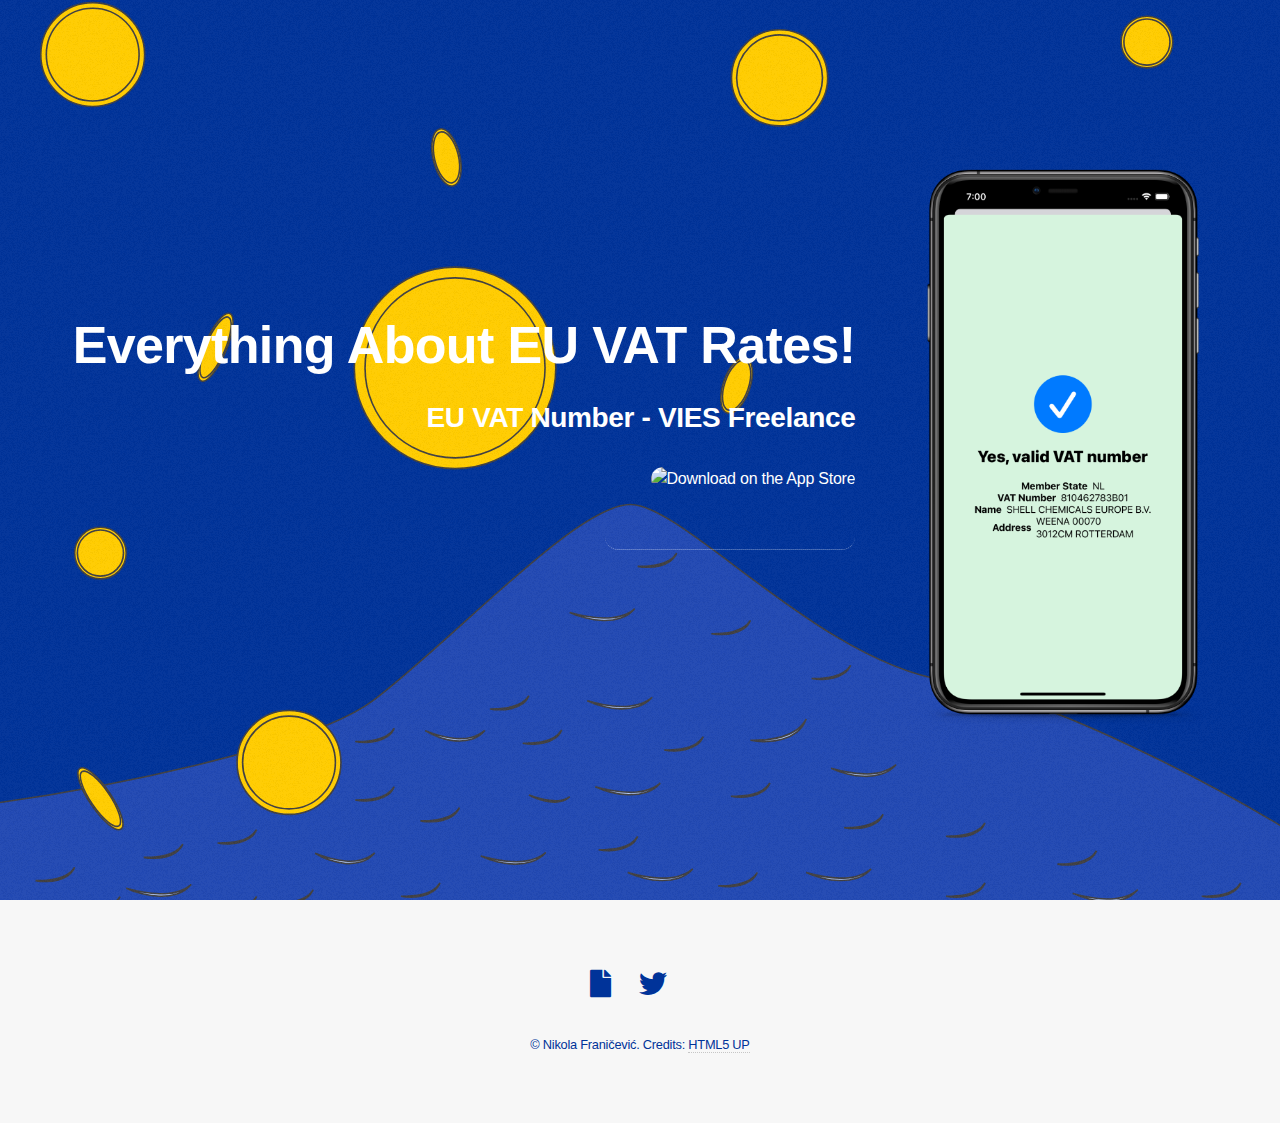
==== commit dfa7c657: "better download button" ====
--- a/index.html
+++ b/index.html
@@ -20,7 +20,7 @@
 					<h1><a>Everything About EU VAT Rates!</a></h1>
 					<h2>EU VAT Number - VIES Freelance‬</h2>
 					<ul class="actions">
-						<li><a href="" class="moje"><img src="images/download.png"></a></li>
+						<li><a href="https://apps.apple.com/us/app/vies-vat-number-validation/id1546039758?itsct=apps_box&amp;itscg=30200" style="display: inline-block; overflow: hidden; border-radius: 13px; width: 250px; height: 83px;"><img src="https://tools.applemediaservices.com/api/badges/download-on-the-app-store/black/en-US?size=250x83&amp;releaseDate=1614124800&h=b2afbbb972de75ff6d6f23d50ab2b09e" alt="Download on the App Store" style="border-radius: 13px; width: 250px; height: 83px;"></a></a></li>
 					</ul>
 				</div>
 				<div class="image phone"><div class="inner"><img src="images/header.png" alt="" /></div></div>
@@ -425,7 +425,7 @@
 				<ul class="icons">
 					<li><a href="privacy.html" class="icon solid fa-file"><span class="label">Privacy Policy</span></a></li>
 					<li><a href="https://twitter.com/FranicevicNiko" class="icon brands fa-twitter"><span class="label">Twitter</span></a></li>
-					<script data-name="BMC-Widget" data-cfasync="false" src="https://cdnjs.buymeacoffee.com/1.0.0/widget.prod.min.js" data-id="FranicevicNiko" data-description="Support me on Buy me a coffee!" data-message="" data-color="#FFDD00" data-position="Right" data-x_margin="18" data-y_margin="18"></script>
+					<script data-name="BMC-Widget" data-cfasync="false" src="https://cdnjs.buymeacoffee.com/1.0.0/widget.prod.min.js" data-id="FranicevicNiko" data-description="Support me on Buy me a coffee!" data-message="You can now help support the development by buying me a book." data-color="#FFDD00" data-position="Right" data-x_margin="18" data-y_margin="18"></script>
 				</ul>
 				<p class="copyright">&copy; Nikola Franičević. Credits: <a href="http://html5up.net">HTML5 UP</a></p>
 			</footer>
